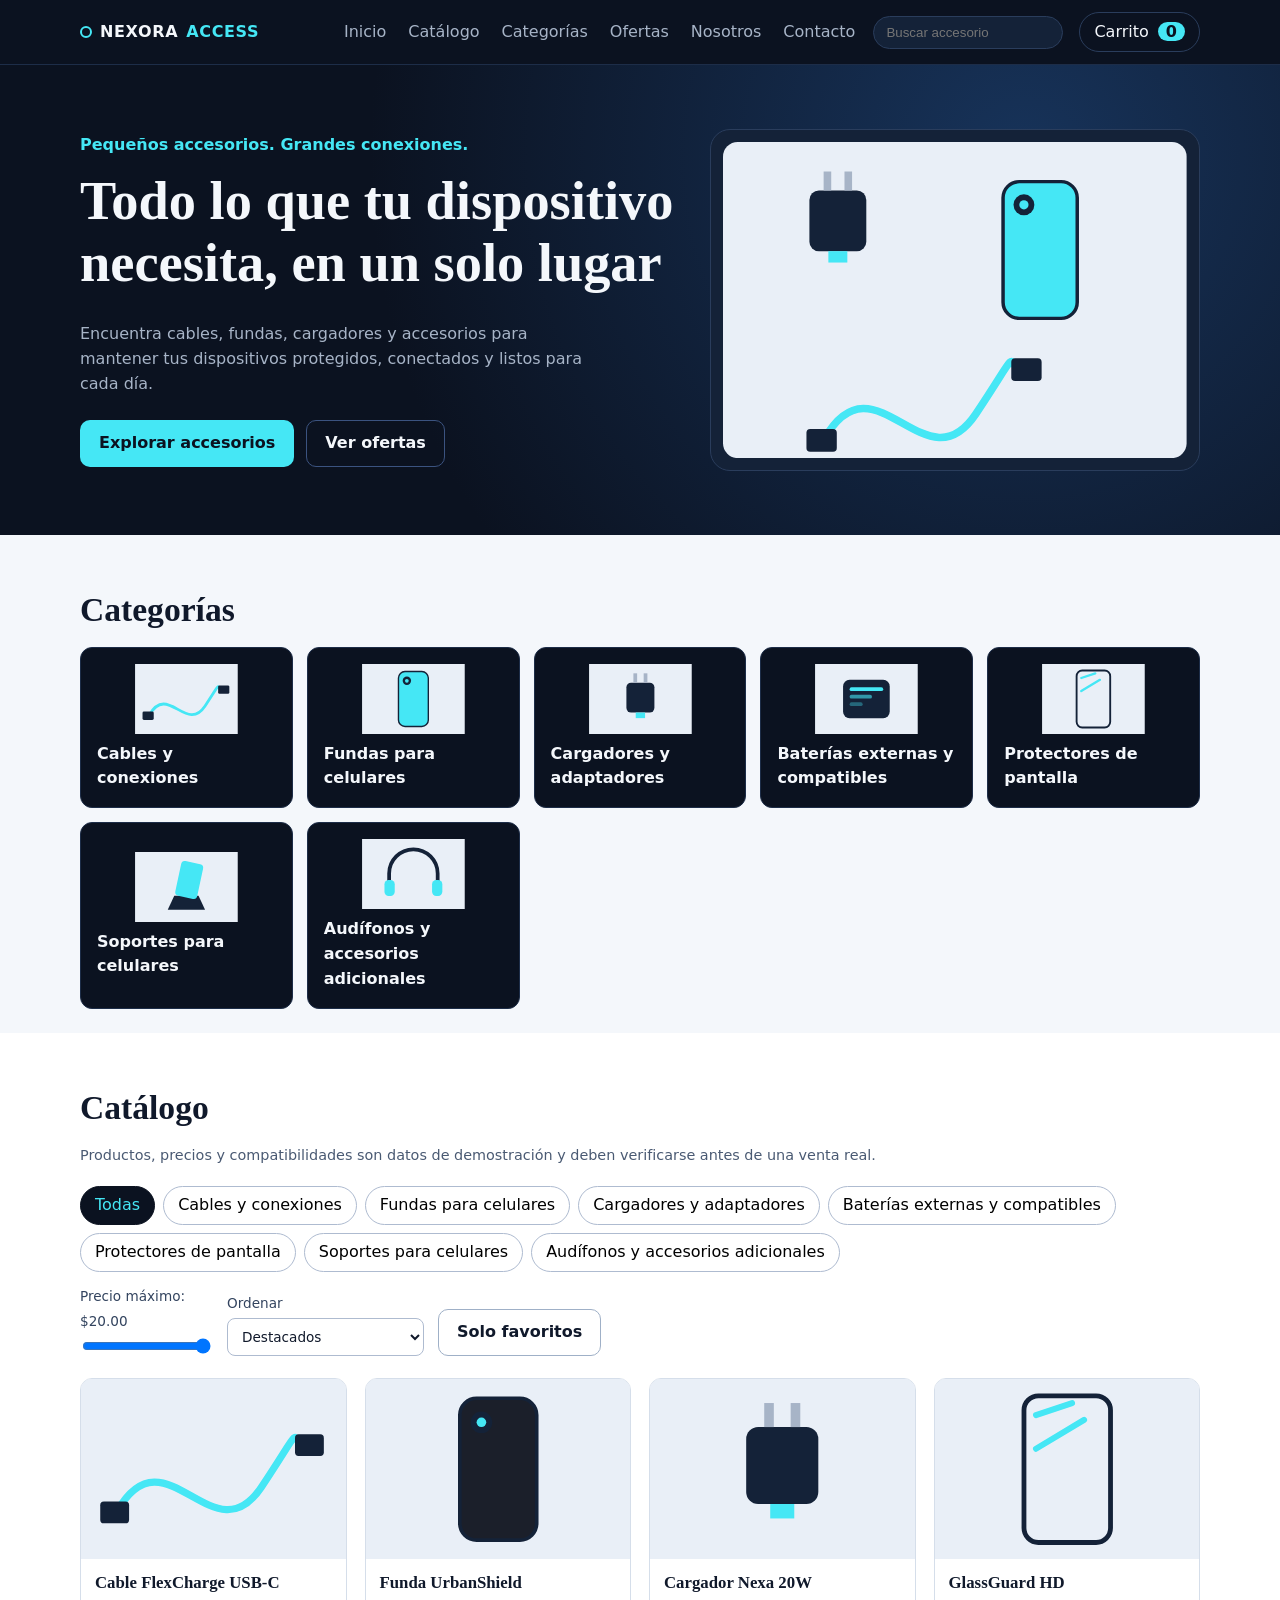
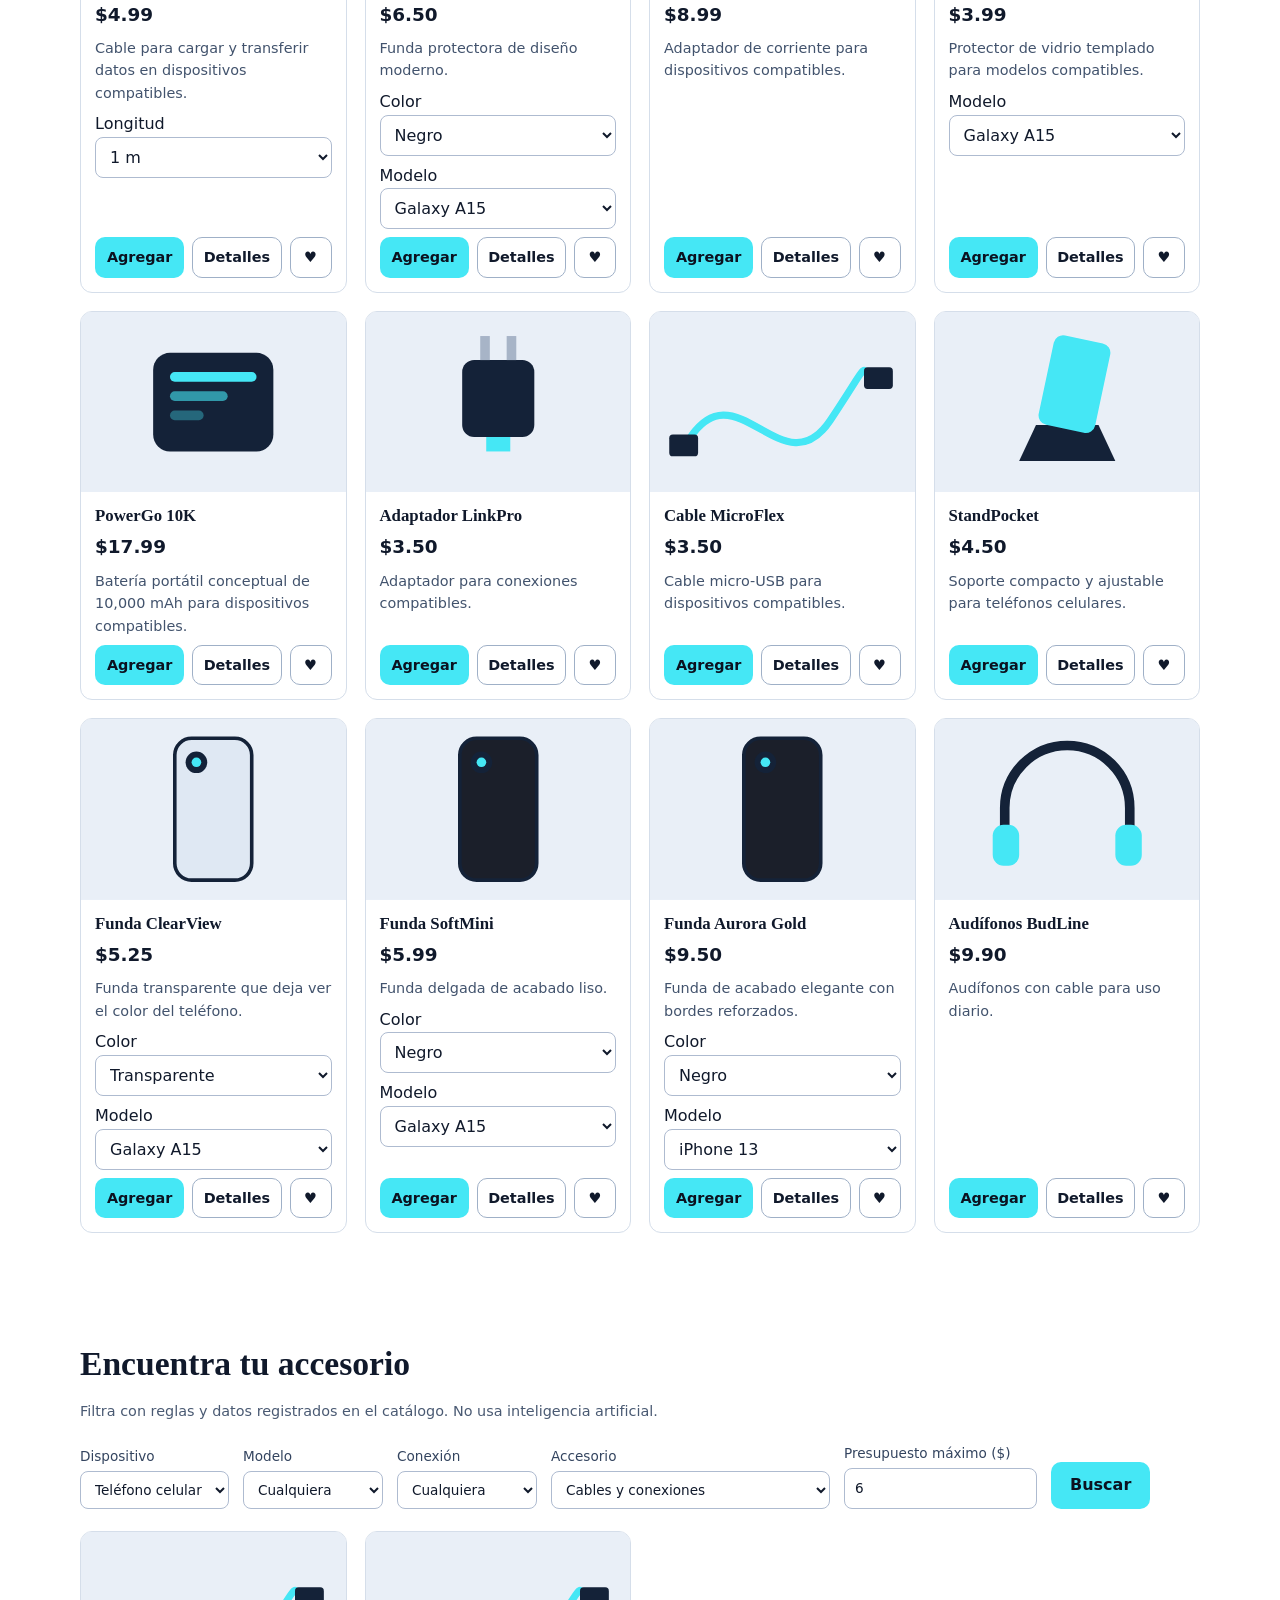
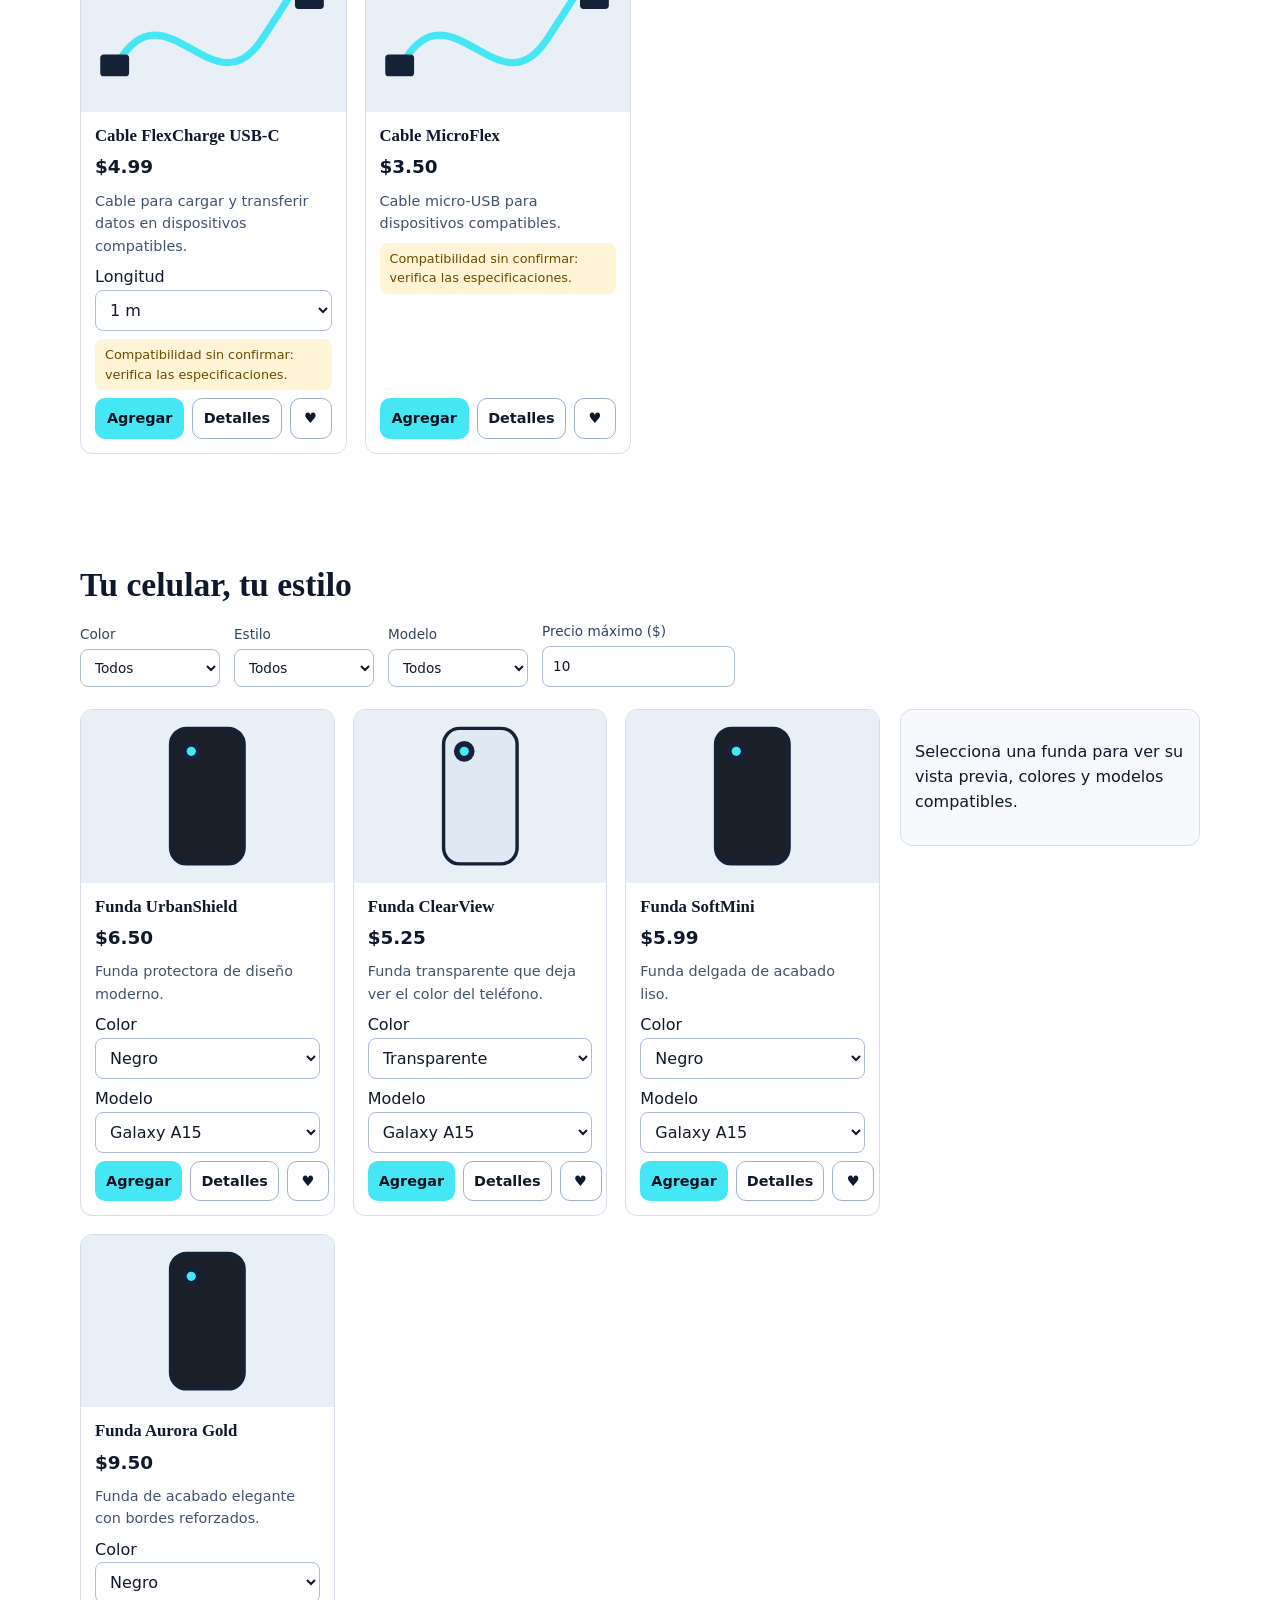
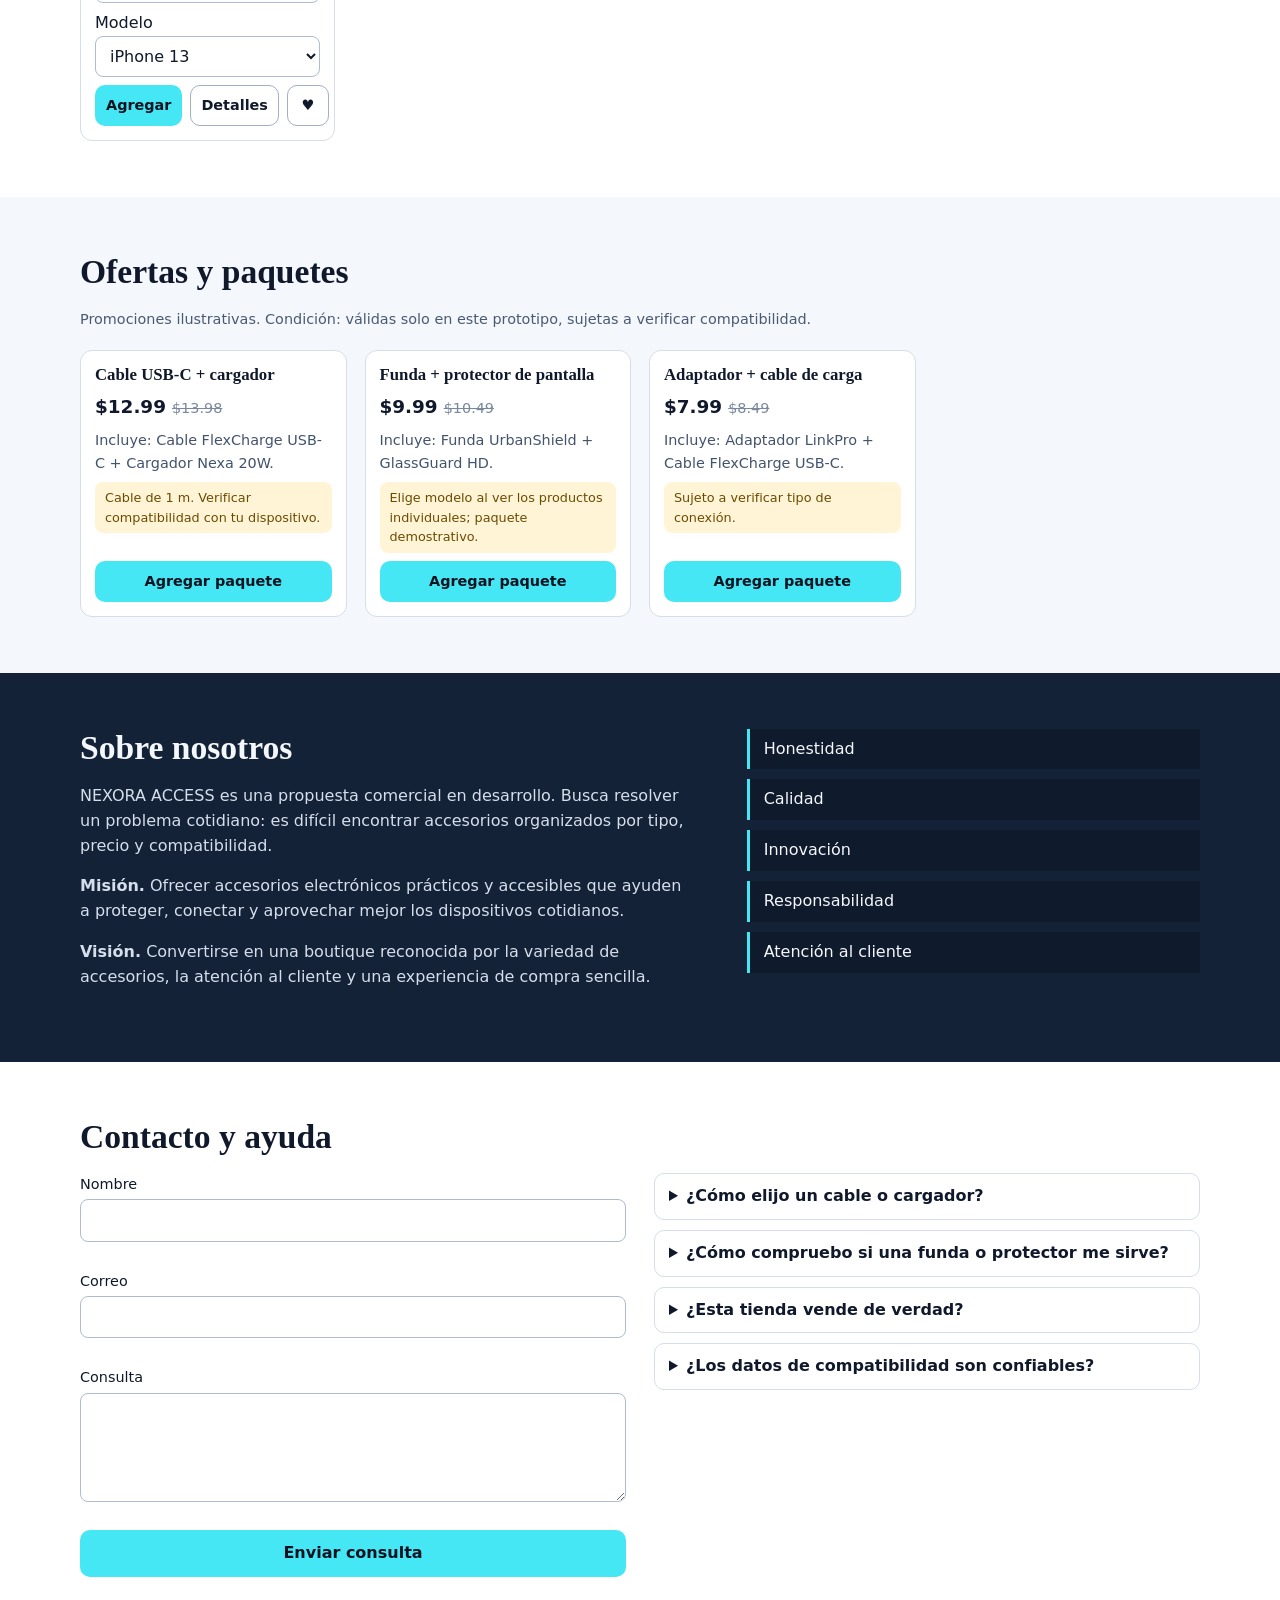
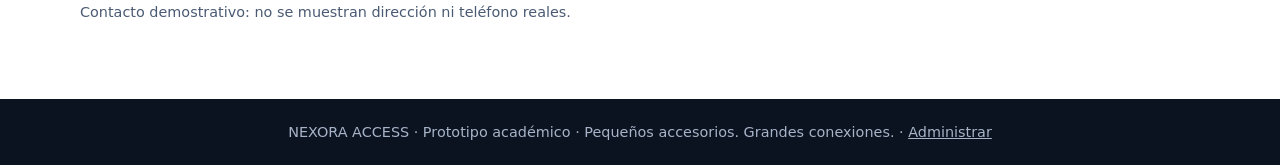
==== index.html @ 87620f1b "Primer commit de NEXORA" ====
<!DOCTYPE html>
<html lang="es">
<head>
<meta charset="UTF-8">
<meta name="viewport" content="width=device-width, initial-scale=1">
<title>NEXORA ACCESS | Pequeños accesorios. Grandes conexiones.</title>
<meta name="description" content="Prototipo de boutique de accesorios electrónicos: cables, fundas, cargadores, baterías y más.">
<link rel="stylesheet" href="css/styles.css">
</head>
<body>
<a class="skip" href="#catalogo">Saltar al catálogo</a>

<header class="top">
  <div class="wrap bar">
    <a class="logo" href="#inicio" aria-label="NEXORA ACCESS, inicio"><span class="dot"></span>NEXORA <b>ACCESS</b></a>
    <button class="icon menu-btn" id="menuBtn" aria-expanded="false" aria-controls="nav" aria-label="Abrir menú">☰</button>
    <nav id="nav" aria-label="Principal">
      <a href="#inicio">Inicio</a><a href="#catalogo">Catálogo</a><a href="#categorias">Categorías</a>
      <a href="#ofertas">Ofertas</a><a href="#nosotros">Nosotros</a><a href="#contacto">Contacto</a>
    </nav>
    <input type="search" id="q" placeholder="Buscar accesorio" aria-label="Buscar por nombre">
    <button class="cart-btn" id="cartBtn" aria-label="Abrir carrito">Carrito <span id="cartCount">0</span></button>
  </div>
</header>

<main>
<section class="hero" id="inicio">
  <div class="wrap hero-grid">
    <div>
      <p class="tag">Pequeños accesorios. Grandes conexiones.</p>
      <h1>Todo lo que tu dispositivo necesita, en un solo lugar</h1>
      <p class="lead">Encuentra cables, fundas, cargadores y accesorios para mantener tus dispositivos protegidos, conectados y listos para cada día.</p>
      <div class="actions"><a class="btn pri" href="#catalogo">Explorar accesorios</a><a class="btn ghost" href="#ofertas">Ver ofertas</a></div>
    </div>
    <div class="hero-art" id="heroArt" aria-hidden="true"></div>
  </div>
</section>

<section class="wrap sec" id="categorias">
  <h2>Categorías</h2>
  <div class="cats" id="cats"></div>
</section>

<section class="light">
<div class="wrap sec" id="catalogo">
  <h2>Catálogo</h2>
  <p class="note">Productos, precios y compatibilidades son datos de demostración y deben verificarse antes de una venta real.</p>
  <div class="filters">
    <div class="chips" id="chips" role="group" aria-label="Filtrar por categoría"></div>
    <label>Precio máximo: <output id="maxOut">$20.00</output>
      <input type="range" id="max" min="1" max="20" step="0.5" value="20"></label>
    <label>Ordenar
      <select id="sort"><option value="">Destacados</option><option value="asc">Precio: menor a mayor</option><option value="desc">Precio: mayor a menor</option></select></label>
    <button class="btn ghost dark" id="favOnly" aria-pressed="false">Solo favoritos</button>
  </div>
  <div class="grid" id="grid" aria-live="polite"></div>
</div>

<div class="wrap sec" id="encuentra">
  <h2>Encuentra tu accesorio</h2>
  <p class="note">Filtra con reglas y datos registrados en el catálogo. No usa inteligencia artificial.</p>
  <form class="finder" id="finder">
    <label>Dispositivo<select name="dev"><option>Teléfono celular</option></select></label>
    <label>Modelo<select name="model" id="fModel"><option value="">Cualquiera</option></select></label>
    <label>Conexión<select name="conn"><option value="">Cualquiera</option><option>USB-C</option><option>Micro-USB</option></select></label>
    <label>Accesorio<select name="acc" id="fAcc"></select></label>
    <label>Presupuesto máximo ($)<input type="number" name="budget" min="1" step="0.5" value="6"></label>
    <button class="btn pri" type="submit">Buscar</button>
  </form>
  <div class="grid" id="fResult" aria-live="polite"></div>
</div>

<div class="wrap sec" id="estilo">
  <h2>Tu celular, tu estilo</h2>
  <form class="finder" id="styler">
    <label>Color<select name="color" id="sColor"><option value="">Todos</option></select></label>
    <label>Estilo<select name="style"><option value="">Todos</option><option>minimalista</option><option>elegante</option><option>transparente</option><option>juvenil</option></select></label>
    <label>Modelo<select name="model" id="sModel"><option value="">Todos</option></select></label>
    <label>Precio máximo ($)<input type="number" name="max" min="1" step="0.5" value="10"></label>
  </form>
  <div class="style-grid">
    <div class="grid" id="sGrid" aria-live="polite"></div>
    <aside class="preview" id="preview" aria-live="polite"></aside>
  </div>
</div>
</section>

<section class="wrap sec" id="ofertas">
  <h2>Ofertas y paquetes</h2>
  <p class="note">Promociones ilustrativas. Condición: válidas solo en este prototipo, sujetas a verificar compatibilidad.</p>
  <div class="grid" id="bundles"></div>
</section>

<section class="dark-sec" id="nosotros">
  <div class="wrap sec about">
    <div><h2>Sobre nosotros</h2>
      <p>NEXORA ACCESS es una propuesta comercial en desarrollo. Busca resolver un problema cotidiano: es difícil encontrar accesorios organizados por tipo, precio y compatibilidad.</p>
      <p><b>Misión.</b> Ofrecer accesorios electrónicos prácticos y accesibles que ayuden a proteger, conectar y aprovechar mejor los dispositivos cotidianos.</p>
      <p><b>Visión.</b> Convertirse en una boutique reconocida por la variedad de accesorios, la atención al cliente y una experiencia de compra sencilla.</p></div>
    <ul class="values"><li>Honestidad</li><li>Calidad</li><li>Innovación</li><li>Responsabilidad</li><li>Atención al cliente</li></ul>
  </div>
</section>

<section class="light">
<div class="wrap sec" id="contacto">
  <h2>Contacto y ayuda</h2>
  <div class="contact">
    <form id="form" novalidate>
      <label>Nombre<input name="nombre" autocomplete="name"><small class="err" data-for="nombre"></small></label>
      <label>Correo<input name="correo" type="email" autocomplete="email"><small class="err" data-for="correo"></small></label>
      <label>Consulta<textarea name="consulta" rows="4"></textarea><small class="err" data-for="consulta"></small></label>
      <button class="btn pri" type="submit">Enviar consulta</button>
      <p class="ok" id="formOk" role="status"></p>
      <p class="note">Contacto demostrativo: no se muestran dirección ni teléfono reales.</p>
    </form>
    <div class="faq">
      <details><summary>¿Cómo elijo un cable o cargador?</summary><p>Revisa el tipo de conector de tu dispositivo (USB-C, Micro-USB) y la potencia que indica su fabricante. Un cargador de mayor potencia suele ser seguro si el dispositivo regula lo que recibe, pero confirma en el manual.</p></details>
      <details><summary>¿Cómo compruebo si una funda o protector me sirve?</summary><p>Busca el modelo exacto en la parte trasera o en Ajustes. Compara su nombre con la lista de modelos del producto antes de comprar.</p></details>
      <details><summary>¿Esta tienda vende de verdad?</summary><p>No. Es un prototipo académico: no procesa pagos ni envía pedidos.</p></details>
      <details><summary>¿Los datos de compatibilidad son confiables?</summary><p>Son de demostración. En un negocio real se validarían con la ficha del proveedor.</p></details>
    </div>
  </div>
</div>
</section>
</main>

<footer><div class="wrap">NEXORA ACCESS · Prototipo académico · Pequeños accesorios. Grandes conexiones. · <a href="admin.html">Administrar</a></div></footer>

<div class="scrim" id="scrim" hidden></div>
<aside class="drawer" id="drawer" aria-label="Carrito de compras" aria-hidden="true">
  <div class="drawer-head"><h2>Tu carrito</h2><button class="icon" data-act="close-cart" aria-label="Cerrar carrito">✕</button></div>
  <div id="cartItems"></div>
  <div class="drawer-foot">
    <p class="total">Total <b id="cartTotal">$0.00</b></p>
    <button class="btn pri" data-act="summary" id="toSummary">Continuar al resumen</button>
    <button class="btn ghost dark" data-act="clear">Vaciar carrito</button>
  </div>
</aside>

<dialog id="dlg"><div id="dlgBody"></div><form method="dialog"><button class="btn ghost dark">Cerrar</button></form></dialog>
<div class="toast" id="toast" role="status"></div>
<script src="js/data.js"></script>
<script src="js/app.js"></script>
</body>
</html>
---- css/styles.css ----
:root{--night:#0B1220;--tech:#142238;--cyan:#45E7F5;--white:#F4F7FB;--gray:#A7B4C7;--ok:#65E6A5;--ink:#10192b;--line:#d5deea;--r:12px}
*{box-sizing:border-box}
html{scroll-behavior:smooth;scroll-padding-top:76px}
body{margin:0;font:16px/1.55 "Trebuchet MS","Segoe UI",system-ui,sans-serif;background:var(--white);color:var(--ink)}
h1,h2,h3{font-family:Georgia,"Times New Roman",serif;line-height:1.15;margin:0 0 .5em}
h2{font-size:clamp(1.6rem,3vw,2.1rem)}
a{color:inherit}
:focus-visible{outline:3px solid var(--cyan);outline-offset:2px}
.wrap{width:min(1120px,92%);margin:auto}
.skip{position:absolute;left:-999px}.skip:focus{left:8px;top:8px;background:#fff;padding:8px;z-index:99}
.sec{padding:56px 0}
.note{color:#4a5a73;font-size:.9rem;margin:0 0 20px}

/*--------*/
.top{position:sticky;top:0;z-index:20;background:var(--night);color:var(--white);border-bottom:1px solid #1d2d48}
.bar{display:flex;align-items:center;gap:16px;min-height:64px;flex-wrap:wrap}
.logo{text-decoration:none;font-weight:700;letter-spacing:.04em;display:flex;align-items:center;gap:8px}
.logo b{color:var(--cyan)}.dot{width:12px;height:12px;border:2px solid var(--cyan);border-radius:50%}
nav{display:flex;gap:18px;margin-left:auto}
nav a{text-decoration:none;color:var(--gray);padding:6px 2px}nav a:hover{color:var(--cyan)}
#q{padding:8px 12px;border-radius:999px;border:1px solid #2a3d5c;background:var(--tech);color:var(--white);width:190px}
.cart-btn,.icon{background:transparent;border:1px solid #2a3d5c;color:var(--white);border-radius:999px;padding:7px 14px;cursor:pointer;font:inherit}
.cart-btn span{background:var(--cyan);color:var(--night);border-radius:999px;padding:0 8px;margin-left:4px;font-weight:700}
.menu-btn{display:none}

/*--------*/
.hero{background:radial-gradient(circle at 80% 20%,#17335a,var(--night) 60%);color:var(--white)}
.hero-grid{display:grid;grid-template-columns:1.1fr .9fr;gap:32px;align-items:center;padding:64px 0}
.tag{color:var(--cyan);font-weight:700;margin:0 0 12px}
h1{font-size:clamp(2rem,5vw,3.4rem)}
.lead{color:var(--gray);max-width:52ch}
.actions{display:flex;gap:12px;flex-wrap:wrap;margin-top:24px}
.btn{display:inline-block;border:1px solid transparent;border-radius:10px;padding:10px 18px;font:inherit;font-weight:700;cursor:pointer;text-decoration:none}
.pri{background:var(--cyan);color:var(--night)}.pri:hover{background:#7cf0fa}
.btn.ghost{background:transparent;color:var(--white);border-color:#3b5380}
.btn.ghost.dark{color:var(--ink);border-color:#9fb0c7}
.btn[aria-pressed=true]{background:var(--tech);color:var(--cyan)}
.hero-art{background:var(--tech);border:1px solid #2a3d5c;border-radius:20px;padding:12px}
.hero-art svg{width:100%;height:auto;display:block}

/*--------*/
.cats{display:grid;grid-template-columns:repeat(auto-fill,minmax(210px,1fr));gap:14px}
.cat{background:var(--night);color:var(--white);border:1px solid #1d2d48;border-radius:var(--r);padding:16px;text-align:left;cursor:pointer;font:inherit}
.cat:hover{border-color:var(--cyan)}.cat svg{width:100%;height:70px;display:block;margin-bottom:8px;border-radius:8px}
.cat span{display:block;font-weight:700}
.sec:has(.cats){padding-bottom:24px}
#categorias{background:var(--white)}

/*--------*/
.light{background:#fff}
.filters,.finder{display:flex;flex-wrap:wrap;gap:14px;align-items:end;margin-bottom:22px}
.filters label,.finder label{display:flex;flex-direction:column;font-size:.85rem;gap:4px;color:#33445f}
select,input[type=number],input:not([type=range],[type=search]),textarea{padding:9px 10px;border:1px solid #aebbd0;border-radius:8px;font:inherit;background:#fff;color:var(--ink);min-width:140px}
.chips{display:flex;flex-wrap:wrap;gap:8px;width:100%}
.chip{border:1px solid #aebbd0;background:#fff;border-radius:999px;padding:6px 14px;cursor:pointer;font:inherit}
.chip[aria-pressed=true]{background:var(--night);color:var(--cyan);border-color:var(--night)}

/*--------*/
.grid{display:grid;grid-template-columns:repeat(auto-fill,minmax(230px,1fr));gap:18px}
.card{border:1px solid var(--line);border-radius:var(--r);background:#fff;display:flex;flex-direction:column;overflow:hidden}
.card.sel{border-color:var(--cyan);box-shadow:0 0 0 2px var(--cyan)}
.card svg{width:100%;height:auto;display:block;background:#e9eff7}
.card .body{padding:14px;display:flex;flex-direction:column;gap:8px;flex:1}
.card h3{font-size:1.05rem;margin:0}
.price{font-weight:700;font-size:1.15rem}.price s{color:#7a889e;font-weight:400;font-size:.9rem;margin-left:6px}
.card p{margin:0;font-size:.9rem;color:#42536d}
.card select{min-width:0;width:100%}
.warn{background:#fff5d6;color:#6b4b00;border-radius:8px;padding:6px 10px;font-size:.8rem}
.row{display:flex;gap:8px;margin-top:auto}
.row .btn{padding:8px 10px;font-size:.9rem;flex:1}
.row .btn.ghost{color:var(--ink);border-color:#9fb0c7}
.fav{flex:0 0 42px!important}.fav[aria-pressed=true]{background:var(--night);color:var(--cyan)}
.empty{grid-column:1/-1;border:2px dashed var(--line);border-radius:var(--r);padding:28px;text-align:center;color:#4a5a73}

/*--------*/
.style-grid{display:grid;grid-template-columns:1fr 300px;gap:20px;align-items:start}
.preview{position:sticky;top:84px;border:1px solid var(--line);border-radius:var(--r);padding:14px;background:#f7f9fc}
.swatches{display:flex;gap:8px;margin:10px 0}
.sw{width:30px;height:30px;border-radius:50%;border:2px solid #fff;box-shadow:0 0 0 1px #8795ab;cursor:pointer}
.sw[aria-pressed=true]{box-shadow:0 0 0 3px var(--cyan)}

/*--------*/
.dark-sec{background:var(--tech);color:var(--white)}
.about{display:grid;grid-template-columns:1.4fr 1fr;gap:32px;align-items:start}
.about p{color:#d4deec;max-width:60ch}
.values{list-style:none;margin:0;padding:0;display:grid;gap:10px}
.values li{border-left:3px solid var(--cyan);padding:8px 14px;background:#0f1a2d}

/*--------*/
.contact{display:grid;grid-template-columns:1fr 1fr;gap:28px}
.contact form{display:flex;flex-direction:column;gap:12px}
.contact label{display:flex;flex-direction:column;gap:4px;font-size:.9rem}
.err{color:#b3261e;min-height:1em}.ok{color:#0b7a46;font-weight:700;margin:0}
details{border:1px solid var(--line);border-radius:10px;padding:10px 14px;margin-bottom:10px}
summary{cursor:pointer;font-weight:700}
footer{background:var(--night);color:var(--gray);padding:22px 0;text-align:center;font-size:.9rem}

/*--------*/
.scrim{position:fixed;inset:0;background:#0008;z-index:30}
.drawer{position:fixed;top:0;right:0;height:100%;width:min(400px,100%);background:#fff;z-index:40;display:flex;flex-direction:column;transform:translateX(105%);transition:transform .25s}
.drawer.open{transform:none}
.drawer-head{display:flex;justify-content:space-between;align-items:center;padding:14px 18px;background:var(--night);color:var(--white)}
.drawer-head h2{margin:0;font-size:1.2rem}
#cartItems{flex:1;overflow:auto;padding:14px 18px}
.line{display:grid;grid-template-columns:1fr auto;gap:4px 10px;padding:10px 0;border-bottom:1px solid var(--line);font-size:.92rem}
.line small{color:#5a6b85;grid-column:1/-1}
.qty{display:flex;align-items:center;gap:6px}
.qty button{width:28px;height:28px;border-radius:6px;border:1px solid #9fb0c7;background:#fff;cursor:pointer}
.link{background:none;border:0;color:#b3261e;cursor:pointer;font:inherit;padding:0;text-decoration:underline}
.drawer-foot{padding:14px 18px;border-top:1px solid var(--line);display:grid;gap:8px}
.total{display:flex;justify-content:space-between;font-size:1.2rem;margin:0}
button:disabled{opacity:.5;cursor:not-allowed}
dialog{border:0;border-radius:16px;padding:22px;max-width:min(520px,92%)}
dialog::backdrop{background:#000a}
dialog table{width:100%;border-collapse:collapse;margin:10px 0}
dialog td,dialog th{padding:6px 4px;border-bottom:1px solid var(--line);text-align:left}
.toast{position:fixed;left:50%;bottom:24px;transform:translate(-50%,40px);background:var(--ok);color:var(--night);font-weight:700;padding:10px 18px;border-radius:999px;opacity:0;pointer-events:none;transition:.25s;z-index:60}
.toast.show{opacity:1;transform:translate(-50%,0)}

/*--------*/
@media(max-width:860px){
  .hero-grid,.about,.contact,.style-grid{grid-template-columns:1fr}
  .menu-btn{display:block;margin-left:auto}
  nav{display:none;flex-direction:column;width:100%;margin:0;padding-bottom:8px}
  nav.open{display:flex}
  #q{flex:1;width:auto}
  .preview{position:static}
}
@media(prefers-reduced-motion:reduce){*{transition:none!important;scroll-behavior:auto!important}}

/*--------*/
.pform{display:grid;grid-template-columns:repeat(auto-fit,minmax(220px,1fr));gap:14px;margin-bottom:32px}
.pform label{display:flex;flex-direction:column;gap:4px;font-size:.9rem}
.pform .wide,.pform .actions,.pform .err{grid-column:1/-1}
.checks{display:flex;flex-wrap:wrap;gap:6px 16px}
label.chk{flex-direction:row;align-items:center;gap:6px}
.tbl{overflow-x:auto}
.tbl table{width:100%;border-collapse:collapse}
.tbl th,.tbl td{padding:8px;border-bottom:1px solid var(--line);text-align:left}
.acts{white-space:nowrap}.acts .link{color:#1b4fd8;margin-right:10px}
.admin .lead{margin:0;color:var(--gray)}
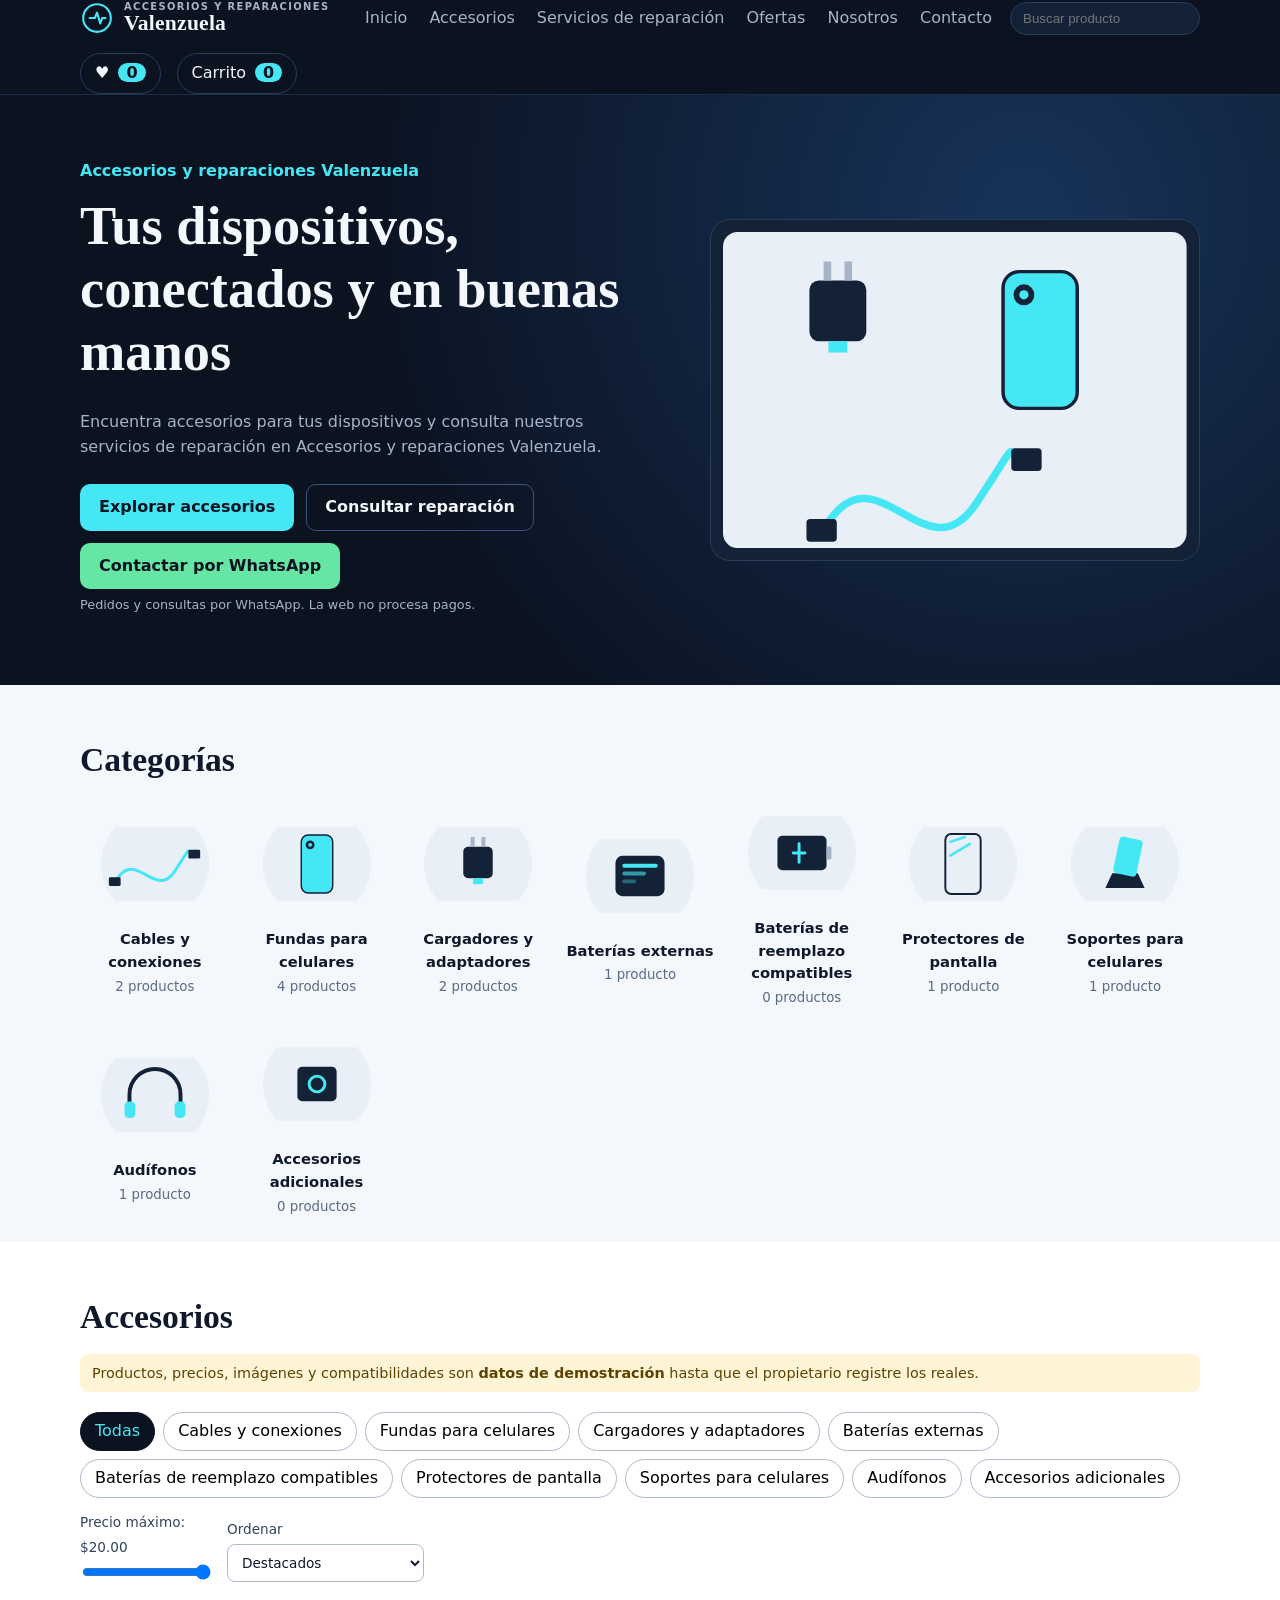
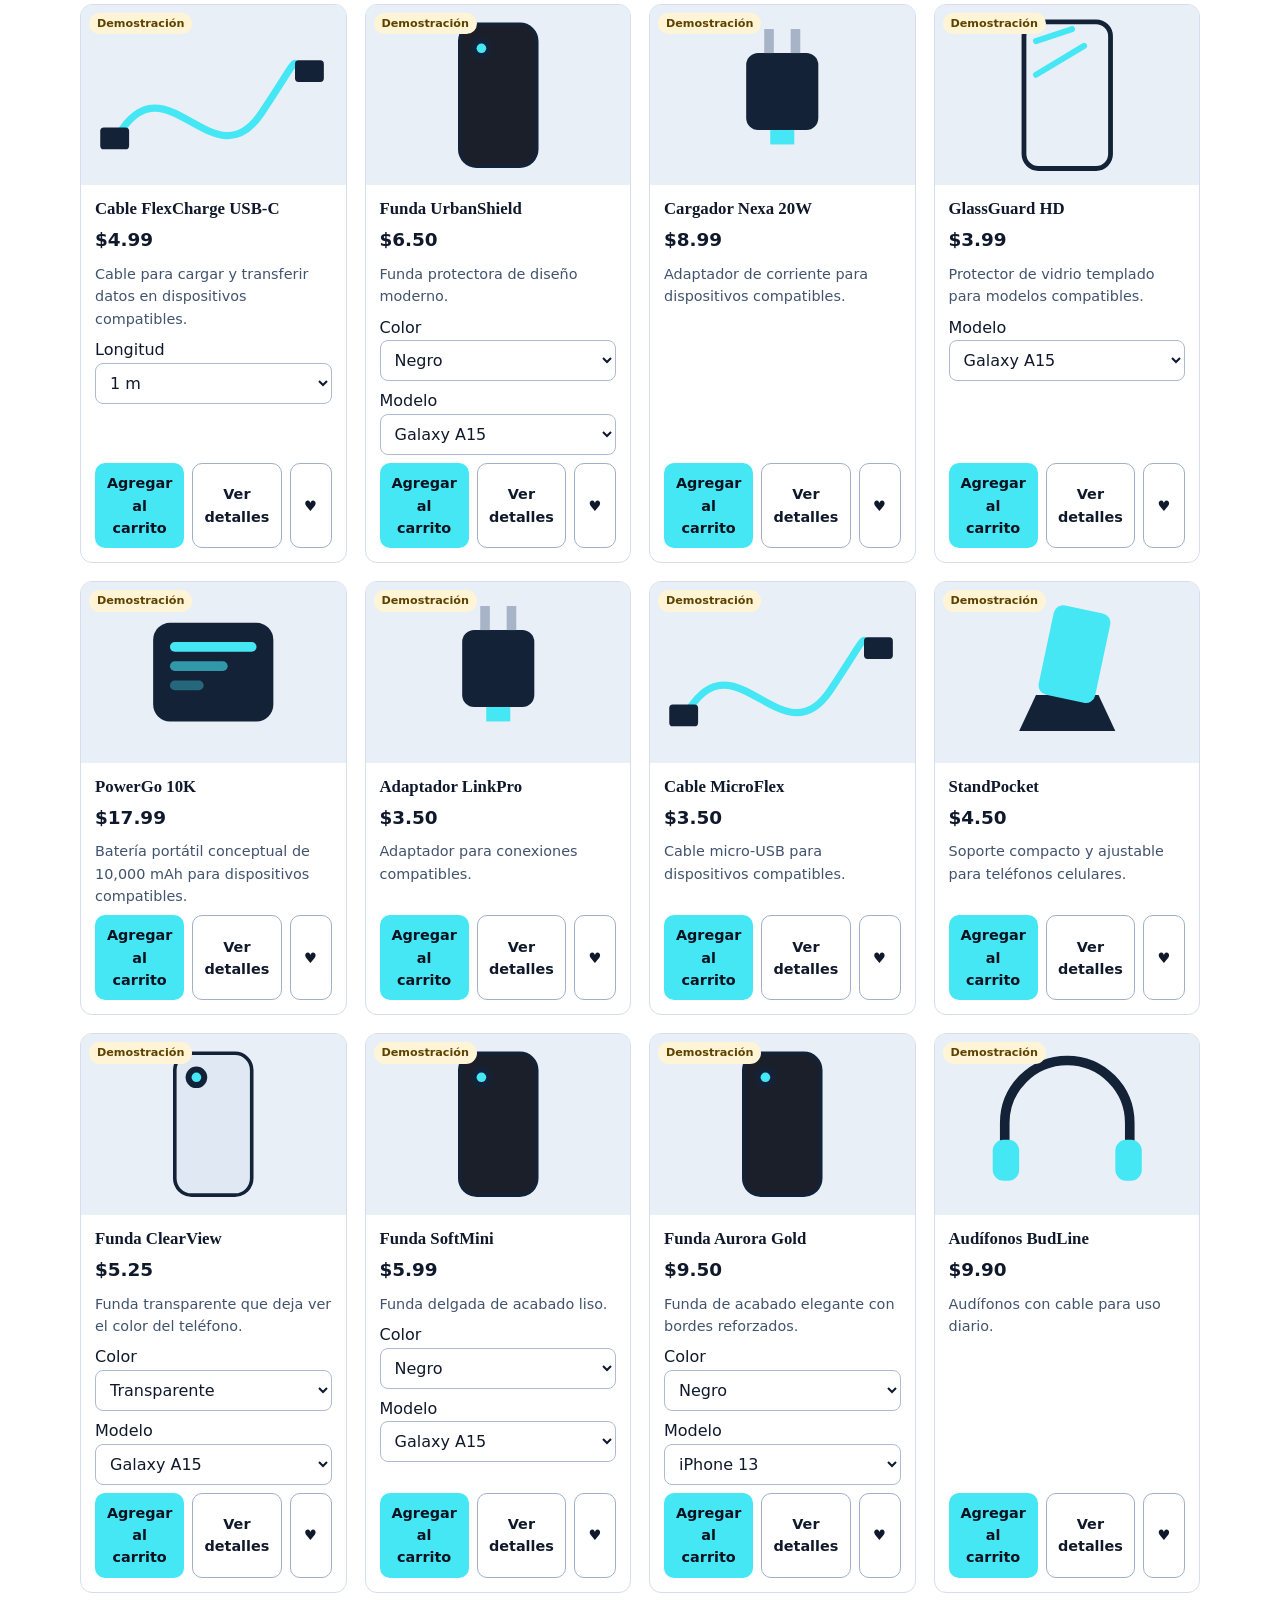
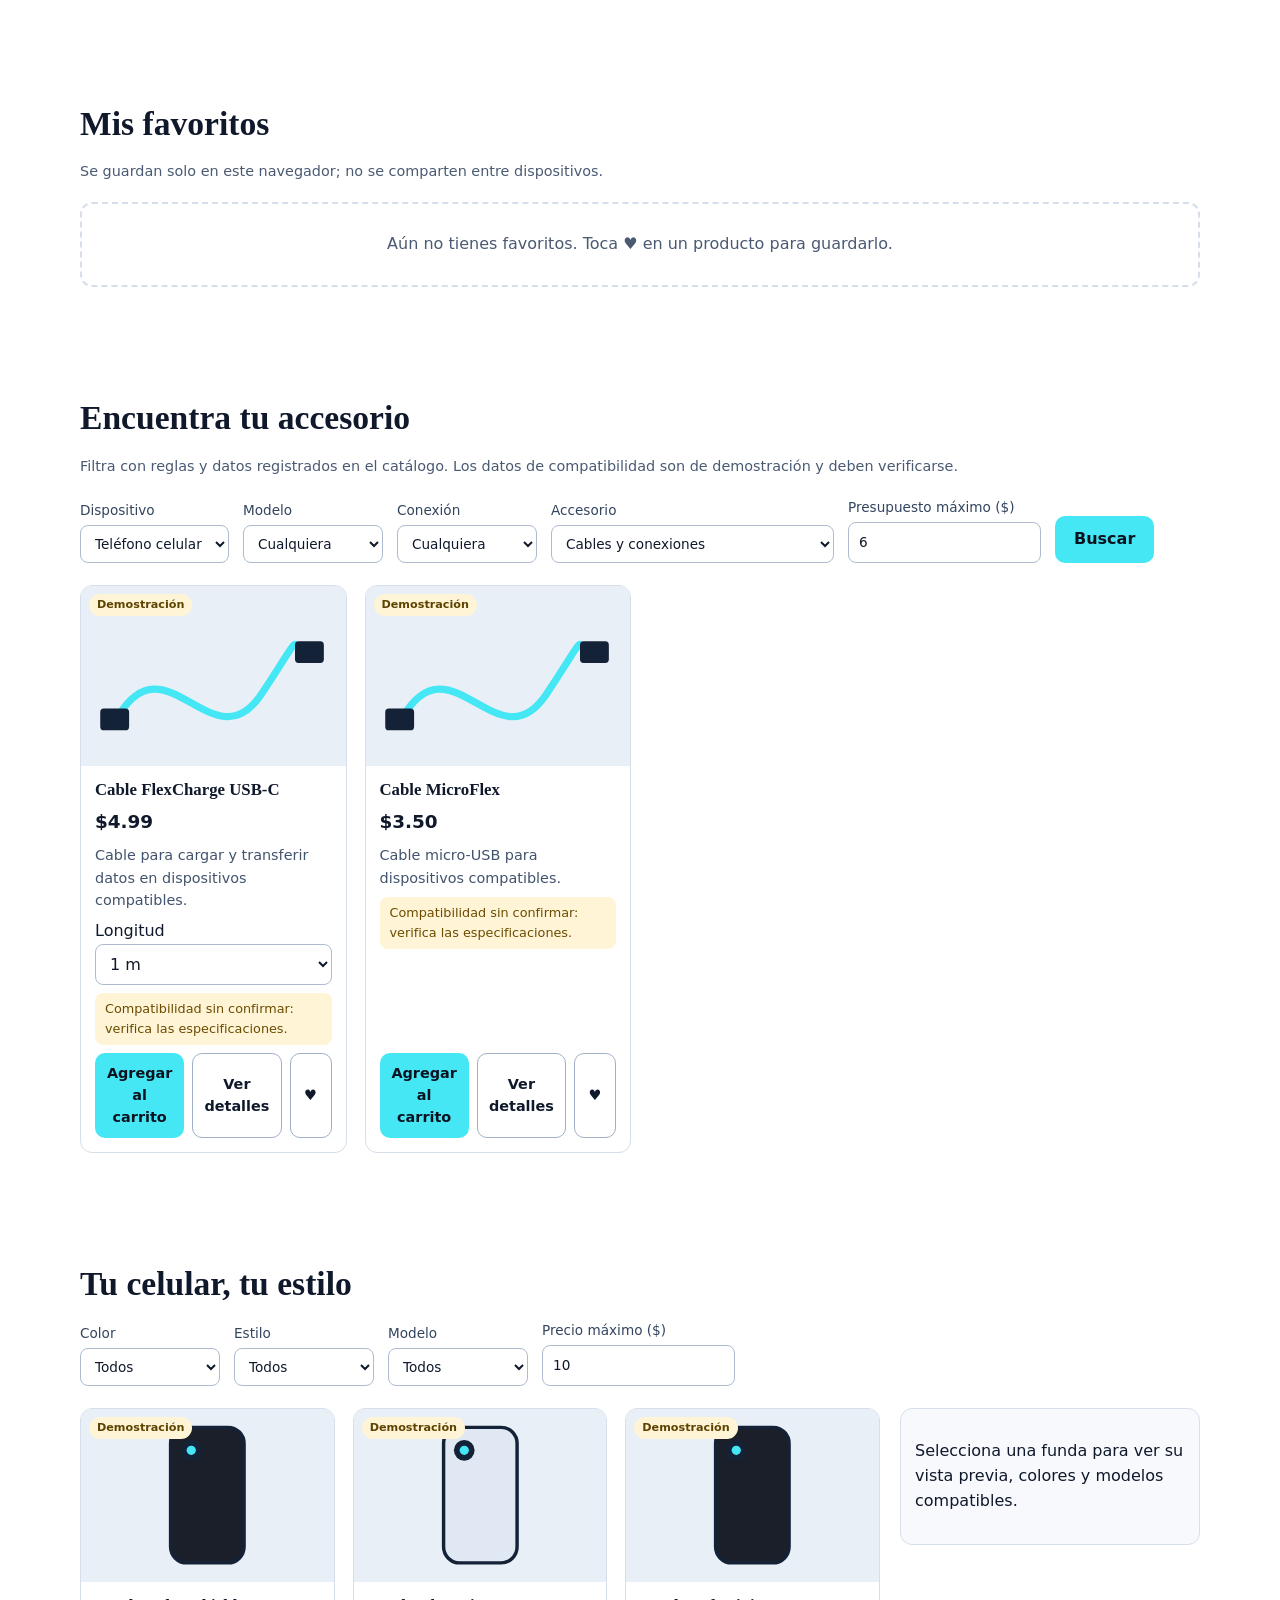
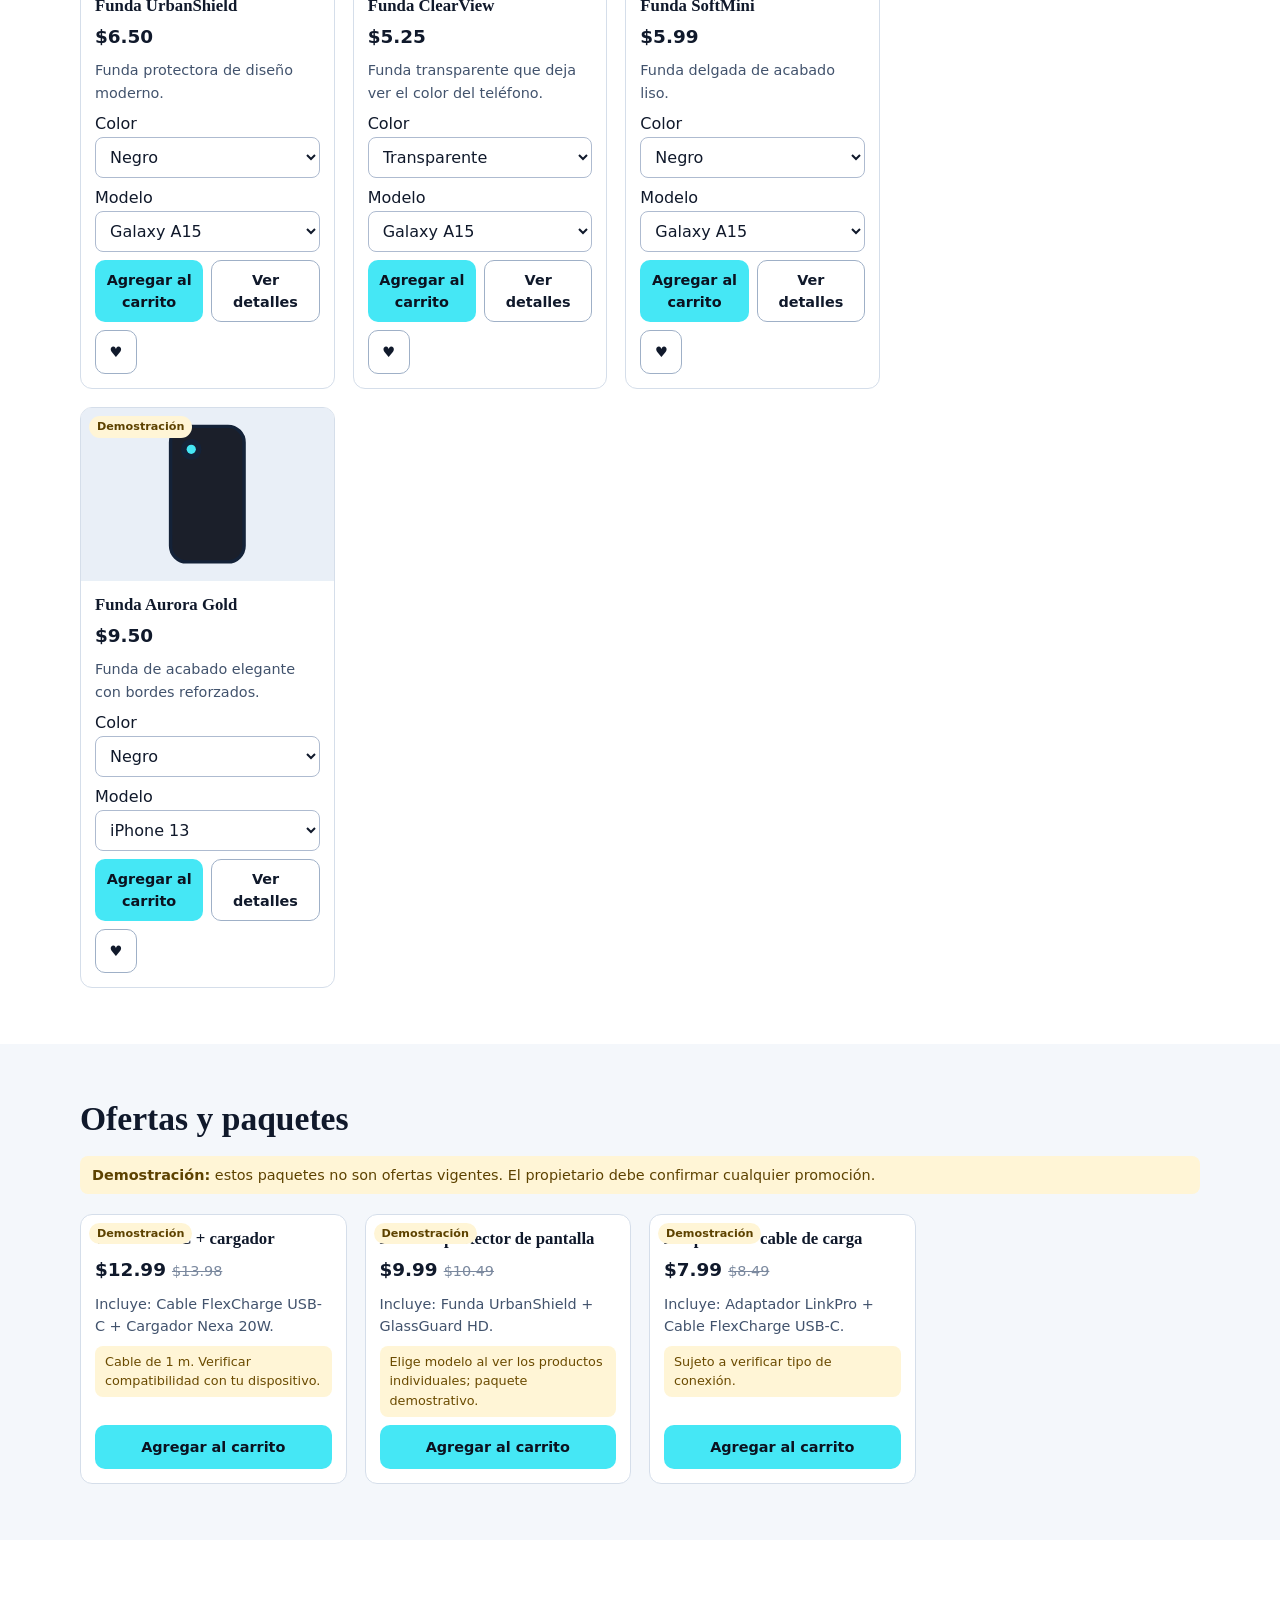
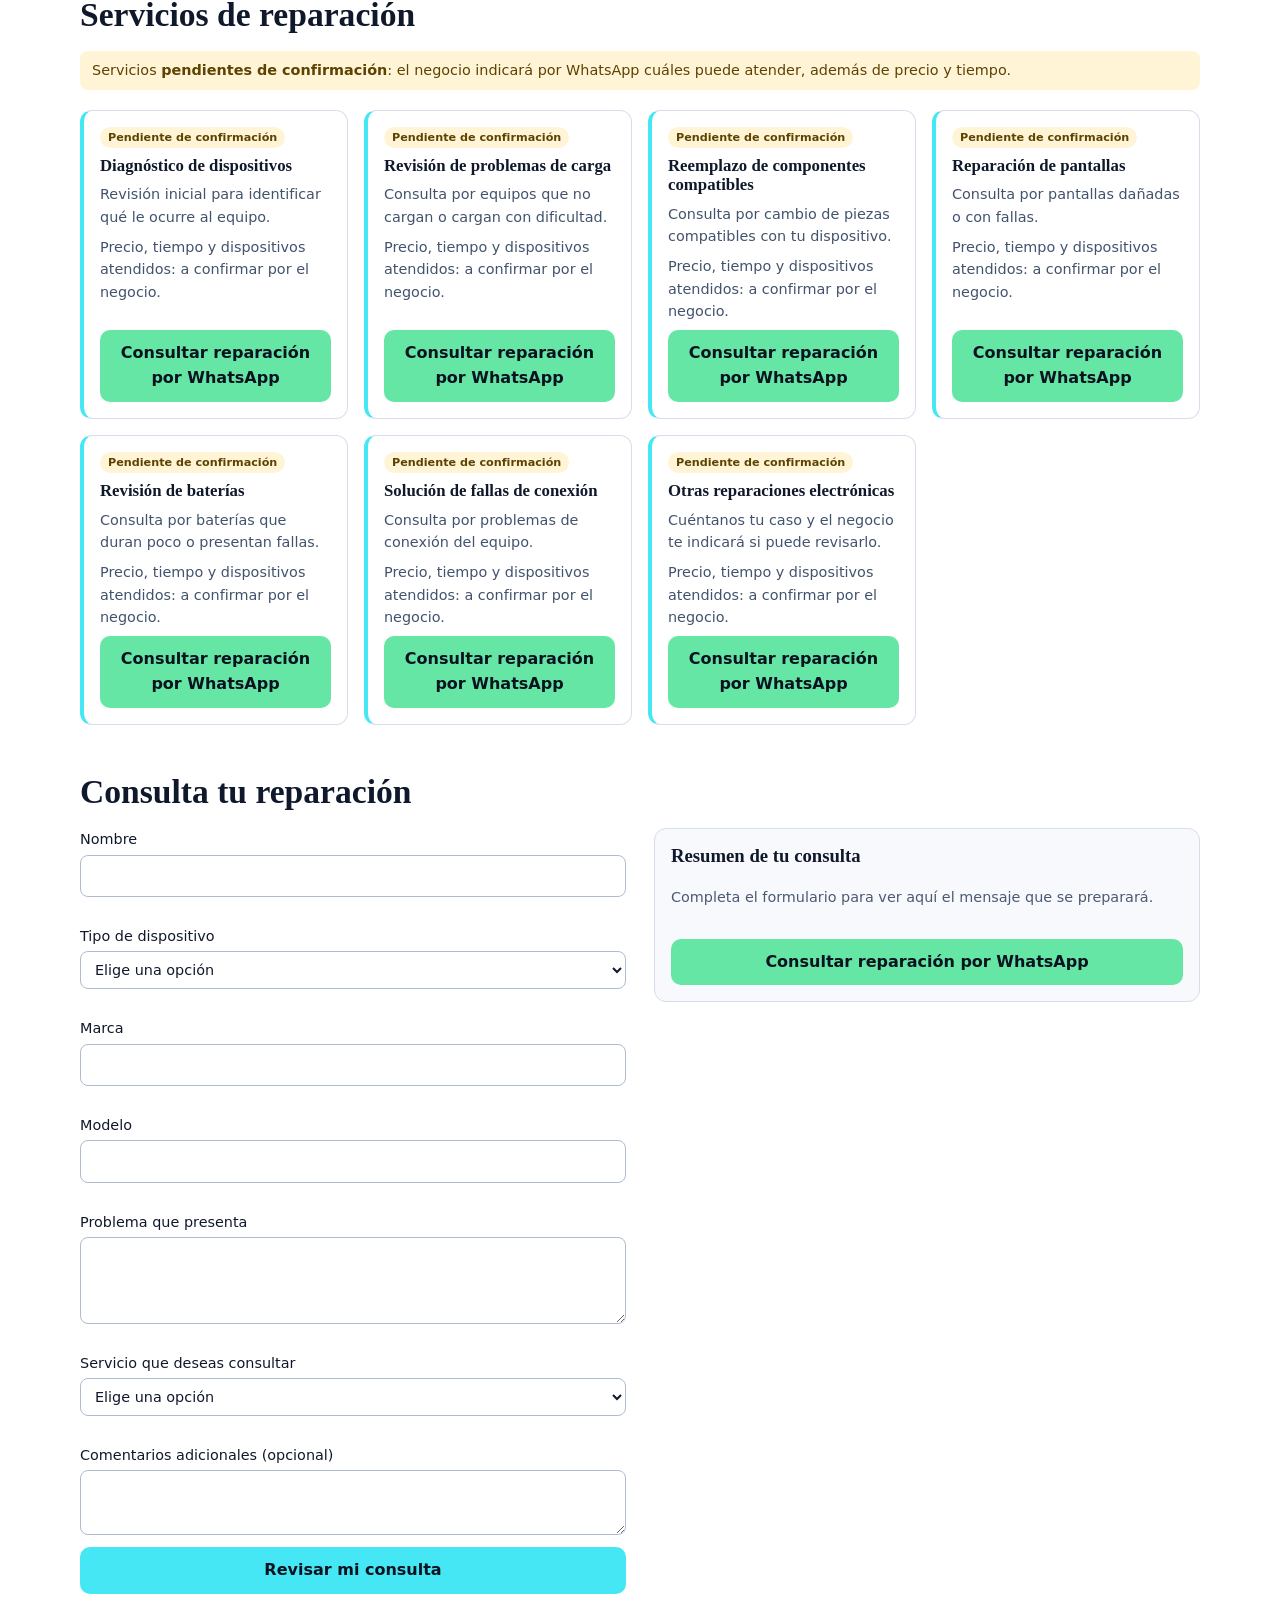
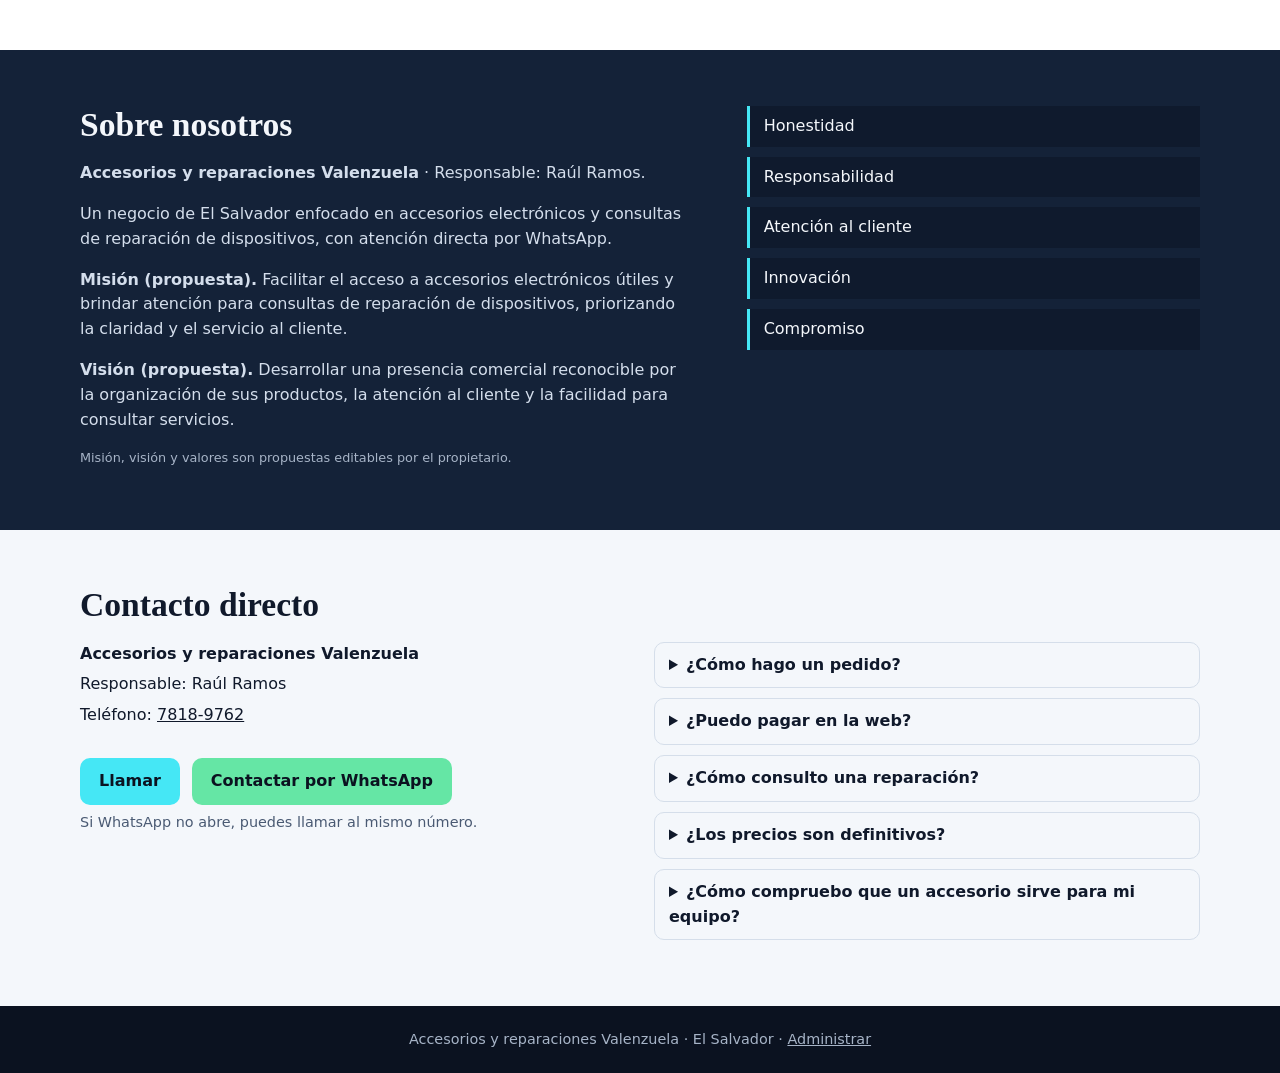
==== commit 83fb66c0: "Actualizacion de Accesorios Valenzuela" ====
--- a/index.html
+++ b/index.html
@@ -3,8 +3,8 @@
 <head>
 <meta charset="UTF-8">
 <meta name="viewport" content="width=device-width, initial-scale=1">
-<title>NEXORA ACCESS | Pequeños accesorios. Grandes conexiones.</title>
-<meta name="description" content="Prototipo de boutique de accesorios electrónicos: cables, fundas, cargadores, baterías y más.">
+<title>Accesorios y reparaciones Valenzuela | El Salvador</title>
+<meta name="description" content="Accesorios para dispositivos y consultas de reparación en Accesorios y reparaciones Valenzuela. Pedidos y consultas por WhatsApp.">
 <link rel="stylesheet" href="css/styles.css">
 </head>
 <body>
@@ -12,13 +12,17 @@
 
 <header class="top">
   <div class="wrap bar">
-    <a class="logo" href="#inicio" aria-label="NEXORA ACCESS, inicio"><span class="dot"></span>NEXORA <b>ACCESS</b></a>
+    <a class="logo" href="#inicio" aria-label="Accesorios y reparaciones Valenzuela, inicio">
+      <svg class="mark" viewBox="0 0 32 32" aria-hidden="true"><circle cx="16" cy="16" r="13" fill="none" stroke="#45E7F5" stroke-width="2"/><path d="M9 16h5l2-5 3 10 2-5h3" fill="none" stroke="#45E7F5" stroke-width="2" stroke-linecap="round" stroke-linejoin="round"/></svg>
+      <span><small>Accesorios y reparaciones</small><b>Valenzuela</b></span>
+    </a>
     <button class="icon menu-btn" id="menuBtn" aria-expanded="false" aria-controls="nav" aria-label="Abrir menú">☰</button>
     <nav id="nav" aria-label="Principal">
-      <a href="#inicio">Inicio</a><a href="#catalogo">Catálogo</a><a href="#categorias">Categorías</a>
+      <a href="#inicio">Inicio</a><a href="#catalogo">Accesorios</a><a href="#reparacion">Servicios de reparación</a>
       <a href="#ofertas">Ofertas</a><a href="#nosotros">Nosotros</a><a href="#contacto">Contacto</a>
     </nav>
-    <input type="search" id="q" placeholder="Buscar accesorio" aria-label="Buscar por nombre">
+    <input type="search" id="q" placeholder="Buscar producto" aria-label="Buscar productos por nombre">
+    <button class="cart-btn" data-act="go-favs" aria-label="Ver favoritos">♥ <span id="favCount">0</span></button>
     <button class="cart-btn" id="cartBtn" aria-label="Abrir carrito">Carrito <span id="cartCount">0</span></button>
   </div>
 </header>
@@ -27,10 +31,15 @@
 <section class="hero" id="inicio">
   <div class="wrap hero-grid">
     <div>
-      <p class="tag">Pequeños accesorios. Grandes conexiones.</p>
-      <h1>Todo lo que tu dispositivo necesita, en un solo lugar</h1>
-      <p class="lead">Encuentra cables, fundas, cargadores y accesorios para mantener tus dispositivos protegidos, conectados y listos para cada día.</p>
-      <div class="actions"><a class="btn pri" href="#catalogo">Explorar accesorios</a><a class="btn ghost" href="#ofertas">Ver ofertas</a></div>
+      <p class="tag">Accesorios y reparaciones Valenzuela</p>
+      <h1>Tus dispositivos, conectados y en buenas manos</h1>
+      <p class="lead">Encuentra accesorios para tus dispositivos y consulta nuestros servicios de reparación en Accesorios y reparaciones Valenzuela.</p>
+      <div class="actions">
+        <a class="btn pri" href="#catalogo">Explorar accesorios</a>
+        <a class="btn ghost" href="#reparacion">Consultar reparación</a>
+        <a class="btn wa" data-wa href="https://wa.me/50378189762" target="_blank" rel="noopener">Contactar por WhatsApp</a>
+      </div>
+      <p class="mini">Pedidos y consultas por WhatsApp. La web no procesa pagos.</p>
     </div>
     <div class="hero-art" id="heroArt" aria-hidden="true"></div>
   </div>
@@ -43,22 +52,27 @@
 
 <section class="light">
 <div class="wrap sec" id="catalogo">
-  <h2>Catálogo</h2>
-  <p class="note">Productos, precios y compatibilidades son datos de demostración y deben verificarse antes de una venta real.</p>
+  <h2>Accesorios</h2>
+  <p class="demo-note">Productos, precios, imágenes y compatibilidades son <b>datos de demostración</b> hasta que el propietario registre los reales.</p>
   <div class="filters">
     <div class="chips" id="chips" role="group" aria-label="Filtrar por categoría"></div>
     <label>Precio máximo: <output id="maxOut">$20.00</output>
       <input type="range" id="max" min="1" max="20" step="0.5" value="20"></label>
     <label>Ordenar
-      <select id="sort"><option value="">Destacados</option><option value="asc">Precio: menor a mayor</option><option value="desc">Precio: mayor a menor</option></select></label>
-    <button class="btn ghost dark" id="favOnly" aria-pressed="false">Solo favoritos</button>
+      <select id="sort"><option value="">Destacados</option><option value="asc">Precio: menor a mayor</option><option value="desc">Precio: mayor a menor</option><option value="name">Nombre: A-Z</option></select></label>
   </div>
   <div class="grid" id="grid" aria-live="polite"></div>
 </div>
 
+<div class="wrap sec" id="favoritos">
+  <h2>Mis favoritos</h2>
+  <p class="note">Se guardan solo en este navegador; no se comparten entre dispositivos.</p>
+  <div class="grid" id="favGrid" aria-live="polite"></div>
+</div>
+
 <div class="wrap sec" id="encuentra">
   <h2>Encuentra tu accesorio</h2>
-  <p class="note">Filtra con reglas y datos registrados en el catálogo. No usa inteligencia artificial.</p>
+  <p class="note">Filtra con reglas y datos registrados en el catálogo. Los datos de compatibilidad son de demostración y deben verificarse.</p>
   <form class="finder" id="finder">
     <label>Dispositivo<select name="dev"><option>Teléfono celular</option></select></label>
     <label>Modelo<select name="model" id="fModel"><option value="">Cualquiera</option></select></label>
@@ -87,52 +101,87 @@
 
 <section class="wrap sec" id="ofertas">
   <h2>Ofertas y paquetes</h2>
-  <p class="note">Promociones ilustrativas. Condición: válidas solo en este prototipo, sujetas a verificar compatibilidad.</p>
+  <p class="demo-note"><b>Demostración:</b> estos paquetes no son ofertas vigentes. El propietario debe confirmar cualquier promoción.</p>
   <div class="grid" id="bundles"></div>
+</section>
+
+<section class="light" id="reparacion">
+<div class="wrap sec">
+  <h2>Servicios de reparación</h2>
+  <p class="demo-note">Servicios <b>pendientes de confirmación</b>: el negocio indicará por WhatsApp cuáles puede atender, además de precio y tiempo.</p>
+  <div class="services" id="services"></div>
+
+  <h2 class="sub" id="consulta">Consulta tu reparación</h2>
+  <div class="contact">
+    <form id="rform" novalidate>
+      <label>Nombre<input name="nombre" autocomplete="name"><small class="err" data-for="nombre"></small></label>
+      <label>Tipo de dispositivo<select name="tipo"><option value="">Elige una opción</option><option>Teléfono celular</option><option>Tableta</option><option>Computadora portátil</option><option>Audífonos</option><option>Otro</option></select><small class="err" data-for="tipo"></small></label>
+      <label>Marca<input name="marca"><small class="err" data-for="marca"></small></label>
+      <label>Modelo<input name="modelo"><small class="err" data-for="modelo"></small></label>
+      <label>Problema que presenta<textarea name="problema" rows="3"></textarea><small class="err" data-for="problema"></small></label>
+      <label>Servicio que deseas consultar<select name="servicio" id="rService"><option value="">Elige una opción</option></select><small class="err" data-for="servicio"></small></label>
+      <label>Comentarios adicionales (opcional)<textarea name="comentarios" rows="2"></textarea></label>
+      <button class="btn pri" type="submit">Revisar mi consulta</button>
+    </form>
+    <div class="rpreview" id="rBox" aria-live="polite">
+      <h3>Resumen de tu consulta</h3>
+      <p class="note">Completa el formulario para ver aquí el mensaje que se preparará.</p>
+      <pre id="rPreview" hidden></pre>
+      <button class="btn wa" id="rOpen" type="button" hidden>Consultar reparación por WhatsApp</button>
+      <p class="note" id="rNote" hidden>Se abrirá WhatsApp con el mensaje listo. Debes enviarlo tú y esperar la respuesta del negocio.</p>
+    </div>
+  </div>
+</div>
 </section>
 
 <section class="dark-sec" id="nosotros">
   <div class="wrap sec about">
     <div><h2>Sobre nosotros</h2>
-      <p>NEXORA ACCESS es una propuesta comercial en desarrollo. Busca resolver un problema cotidiano: es difícil encontrar accesorios organizados por tipo, precio y compatibilidad.</p>
-      <p><b>Misión.</b> Ofrecer accesorios electrónicos prácticos y accesibles que ayuden a proteger, conectar y aprovechar mejor los dispositivos cotidianos.</p>
-      <p><b>Visión.</b> Convertirse en una boutique reconocida por la variedad de accesorios, la atención al cliente y una experiencia de compra sencilla.</p></div>
-    <ul class="values"><li>Honestidad</li><li>Calidad</li><li>Innovación</li><li>Responsabilidad</li><li>Atención al cliente</li></ul>
+      <p><b>Accesorios y reparaciones Valenzuela</b> · Responsable: Raúl Ramos.</p>
+      <p>Un negocio de El Salvador enfocado en accesorios electrónicos y consultas de reparación de dispositivos, con atención directa por WhatsApp.</p>
+      <p><b>Misión (propuesta).</b> Facilitar el acceso a accesorios electrónicos útiles y brindar atención para consultas de reparación de dispositivos, priorizando la claridad y el servicio al cliente.</p>
+      <p><b>Visión (propuesta).</b> Desarrollar una presencia comercial reconocible por la organización de sus productos, la atención al cliente y la facilidad para consultar servicios.</p>
+      <p class="mini">Misión, visión y valores son propuestas editables por el propietario.</p></div>
+    <ul class="values"><li>Honestidad</li><li>Responsabilidad</li><li>Atención al cliente</li><li>Innovación</li><li>Compromiso</li></ul>
   </div>
 </section>
 
-<section class="light">
-<div class="wrap sec" id="contacto">
-  <h2>Contacto y ayuda</h2>
+<section class="wrap sec" id="contacto">
+  <h2>Contacto directo</h2>
   <div class="contact">
-    <form id="form" novalidate>
-      <label>Nombre<input name="nombre" autocomplete="name"><small class="err" data-for="nombre"></small></label>
-      <label>Correo<input name="correo" type="email" autocomplete="email"><small class="err" data-for="correo"></small></label>
-      <label>Consulta<textarea name="consulta" rows="4"></textarea><small class="err" data-for="consulta"></small></label>
-      <button class="btn pri" type="submit">Enviar consulta</button>
-      <p class="ok" id="formOk" role="status"></p>
-      <p class="note">Contacto demostrativo: no se muestran dirección ni teléfono reales.</p>
-    </form>
+    <div class="cbox">
+      <p><b>Accesorios y reparaciones Valenzuela</b></p>
+      <p>Responsable: Raúl Ramos</p>
+      <p>Teléfono: <a href="tel:+50378189762">7818-9762</a></p>
+      <div class="actions"><a class="btn pri" href="tel:+50378189762">Llamar</a>
+        <a class="btn wa" data-wa href="https://wa.me/50378189762" target="_blank" rel="noopener">Contactar por WhatsApp</a></div>
+      <p class="note">Si WhatsApp no abre, puedes llamar al mismo número.</p>
+    </div>
     <div class="faq">
-      <details><summary>¿Cómo elijo un cable o cargador?</summary><p>Revisa el tipo de conector de tu dispositivo (USB-C, Micro-USB) y la potencia que indica su fabricante. Un cargador de mayor potencia suele ser seguro si el dispositivo regula lo que recibe, pero confirma en el manual.</p></details>
-      <details><summary>¿Cómo compruebo si una funda o protector me sirve?</summary><p>Busca el modelo exacto en la parte trasera o en Ajustes. Compara su nombre con la lista de modelos del producto antes de comprar.</p></details>
-      <details><summary>¿Esta tienda vende de verdad?</summary><p>No. Es un prototipo académico: no procesa pagos ni envía pedidos.</p></details>
-      <details><summary>¿Los datos de compatibilidad son confiables?</summary><p>Son de demostración. En un negocio real se validarían con la ficha del proveedor.</p></details>
+      <details><summary>¿Cómo hago un pedido?</summary><p>Agrega productos al carrito, pulsa «Hacer pedido por WhatsApp» y envía el mensaje que se abre. El negocio confirmará disponibilidad y precio final.</p></details>
+      <details><summary>¿Puedo pagar en la web?</summary><p>No. La web no procesa pagos ni confirma pedidos; las condiciones se acuerdan directamente con el negocio.</p></details>
+      <details><summary>¿Cómo consulto una reparación?</summary><p>Completa el formulario de «Servicios de reparación» y envía el mensaje por WhatsApp. El negocio responderá si puede revisar tu dispositivo.</p></details>
+      <details><summary>¿Los precios son definitivos?</summary><p>El total del carrito es una estimación sujeta a confirmación del negocio.</p></details>
+      <details><summary>¿Cómo compruebo que un accesorio sirve para mi equipo?</summary><p>Revisa el modelo exacto de tu dispositivo y el tipo de conector, y pide confirmación al negocio antes de comprar.</p></details>
     </div>
   </div>
-</div>
 </section>
 </main>
 
-<footer><div class="wrap">NEXORA ACCESS · Prototipo académico · Pequeños accesorios. Grandes conexiones. · <a href="admin.html">Administrar</a></div></footer>
+<footer><div class="wrap">Accesorios y reparaciones Valenzuela · El Salvador · <a href="admin.html">Administrar</a></div></footer>
 
 <div class="scrim" id="scrim" hidden></div>
 <aside class="drawer" id="drawer" aria-label="Carrito de compras" aria-hidden="true">
-  <div class="drawer-head"><h2>Tu carrito</h2><button class="icon" data-act="close-cart" aria-label="Cerrar carrito">✕</button></div>
+  <div class="drawer-head"><h2>Tu pedido</h2><button class="icon" data-act="close-cart" aria-label="Cerrar carrito">✕</button></div>
   <div id="cartItems"></div>
   <div class="drawer-foot">
-    <p class="total">Total <b id="cartTotal">$0.00</b></p>
-    <button class="btn pri" data-act="summary" id="toSummary">Continuar al resumen</button>
+    <p class="total">Total estimado <b id="cartTotal">$0.00</b></p>
+    <p class="mini">Sujeto a confirmación del negocio. No incluye envío ni otros cargos.</p>
+    <label class="cm">Comentarios para el negocio (opcional)<textarea id="orderNote" rows="2"></textarea></label>
+    <button class="btn wa" data-act="order">Hacer pedido por WhatsApp</button>
+    <p class="err" id="orderMsg" role="alert"></p>
+    <p class="mini">Abrir WhatsApp no envía el pedido: debes enviar el mensaje y esperar la confirmación.</p>
+    <button class="btn ghost dark" data-act="close-cart">Seguir comprando</button>
     <button class="btn ghost dark" data-act="clear">Vaciar carrito</button>
   </div>
 </aside>
--- a/css/styles.css
+++ b/css/styles.css
@@ -139,3 +139,50 @@
 .tbl th,.tbl td{padding:8px;border-bottom:1px solid var(--line);text-align:left}
 .acts{white-space:nowrap}.acts .link{color:#1b4fd8;margin-right:10px}
 .admin .lead{margin:0;color:var(--gray)}
+
+/*--------*/
+.logo{gap:10px}.mark{width:34px;height:34px}
+.logo span{display:flex;flex-direction:column;line-height:1.05}
+.logo small{font-size:.62rem;letter-spacing:.14em;text-transform:uppercase;color:var(--gray)}
+.logo b{font-size:1.35rem;color:var(--white);font-family:Georgia,serif;letter-spacing:.01em}
+.btn.wa{background:var(--ok);color:var(--night)}.btn.wa:hover{background:#8ff0bf}
+.hero .btn.ghost{color:var(--white)}
+.mini{font-size:.8rem;color:#5a6b85;margin:6px 0}
+.hero .mini,.dark-sec .mini{color:var(--gray)}
+.demo-note{background:#fff5d6;color:#5d4200;border-radius:8px;padding:8px 12px;font-size:.9rem;margin:0 0 20px}
+.sub{margin-top:48px}
+
+/*--------*/
+.cats{grid-template-columns:repeat(auto-fit,minmax(130px,1fr));gap:18px 12px}
+.cat{background:none;border:0;color:var(--ink);text-align:center;padding:0}
+.cat .circ{display:block;width:112px;height:112px;margin:0 auto 8px;border-radius:50%;overflow:hidden;border:2px solid transparent}
+.cat:hover .circ,.cat:focus-visible .circ{border-color:var(--cyan)}
+.cat .circ svg{width:100%;height:100%;margin:0;border-radius:0}
+.cat .nm{display:block;font-weight:700;font-size:.92rem}.cat small{color:#5a6b85}
+
+/*--------*/
+.card{position:relative}
+.badge{position:absolute;top:8px;left:8px;background:#fff5d6;color:#5d4200;font-size:.7rem;font-weight:700;padding:2px 8px;border-radius:999px;z-index:1}
+.card img{width:100%;aspect-ratio:220/150;object-fit:cover;display:block}
+.stock{font-size:.85rem;color:#0b7a46;font-weight:700}
+.row{flex-wrap:wrap}.row .btn{min-height:44px}
+.services{display:grid;grid-template-columns:repeat(auto-fill,minmax(250px,1fr));gap:16px}
+.svc{border:1px solid var(--line);border-left:4px solid var(--cyan);border-radius:var(--r);padding:16px;display:flex;flex-direction:column;gap:8px}
+.svc h3{margin:0;font-size:1.05rem}.svc p{margin:0;font-size:.9rem;color:#42536d}.svc .btn{margin-top:auto}
+.pend{align-self:flex-start;background:#fff5d6;color:#5d4200;font-size:.7rem;font-weight:700;padding:2px 8px;border-radius:999px}
+.rpreview{border:1px solid var(--line);border-radius:var(--r);padding:16px;background:#f7f9fc;display:flex;flex-direction:column;gap:10px;align-self:start}
+.rpreview pre{white-space:pre-wrap;word-break:break-word;font:inherit;font-size:.9rem;background:#fff;border:1px solid var(--line);border-radius:8px;padding:12px;margin:0}
+.cbox{display:flex;flex-direction:column;gap:6px}.cbox p{margin:0}
+
+/*--------*/
+.line{grid-template-columns:56px 1fr auto;align-items:start}
+.line>div:nth-child(2){display:flex;flex-direction:column}
+.thumb img,.thumb svg{width:56px;height:40px;object-fit:cover;border-radius:6px;display:block}
+.line .qty,.line .link{grid-column:2/-1}
+.line .link{justify-self:start}
+.drawer-foot{max-height:58vh;overflow:auto}
+.cm{display:flex;flex-direction:column;font-size:.85rem;gap:4px}
+.cm textarea{min-width:0;width:100%}
+.drawer .btn{text-align:center;min-height:44px}
+.qty button{width:36px;height:36px}
+@media(max-width:860px){.cart-btn{padding:8px 12px}.bar{gap:10px}}
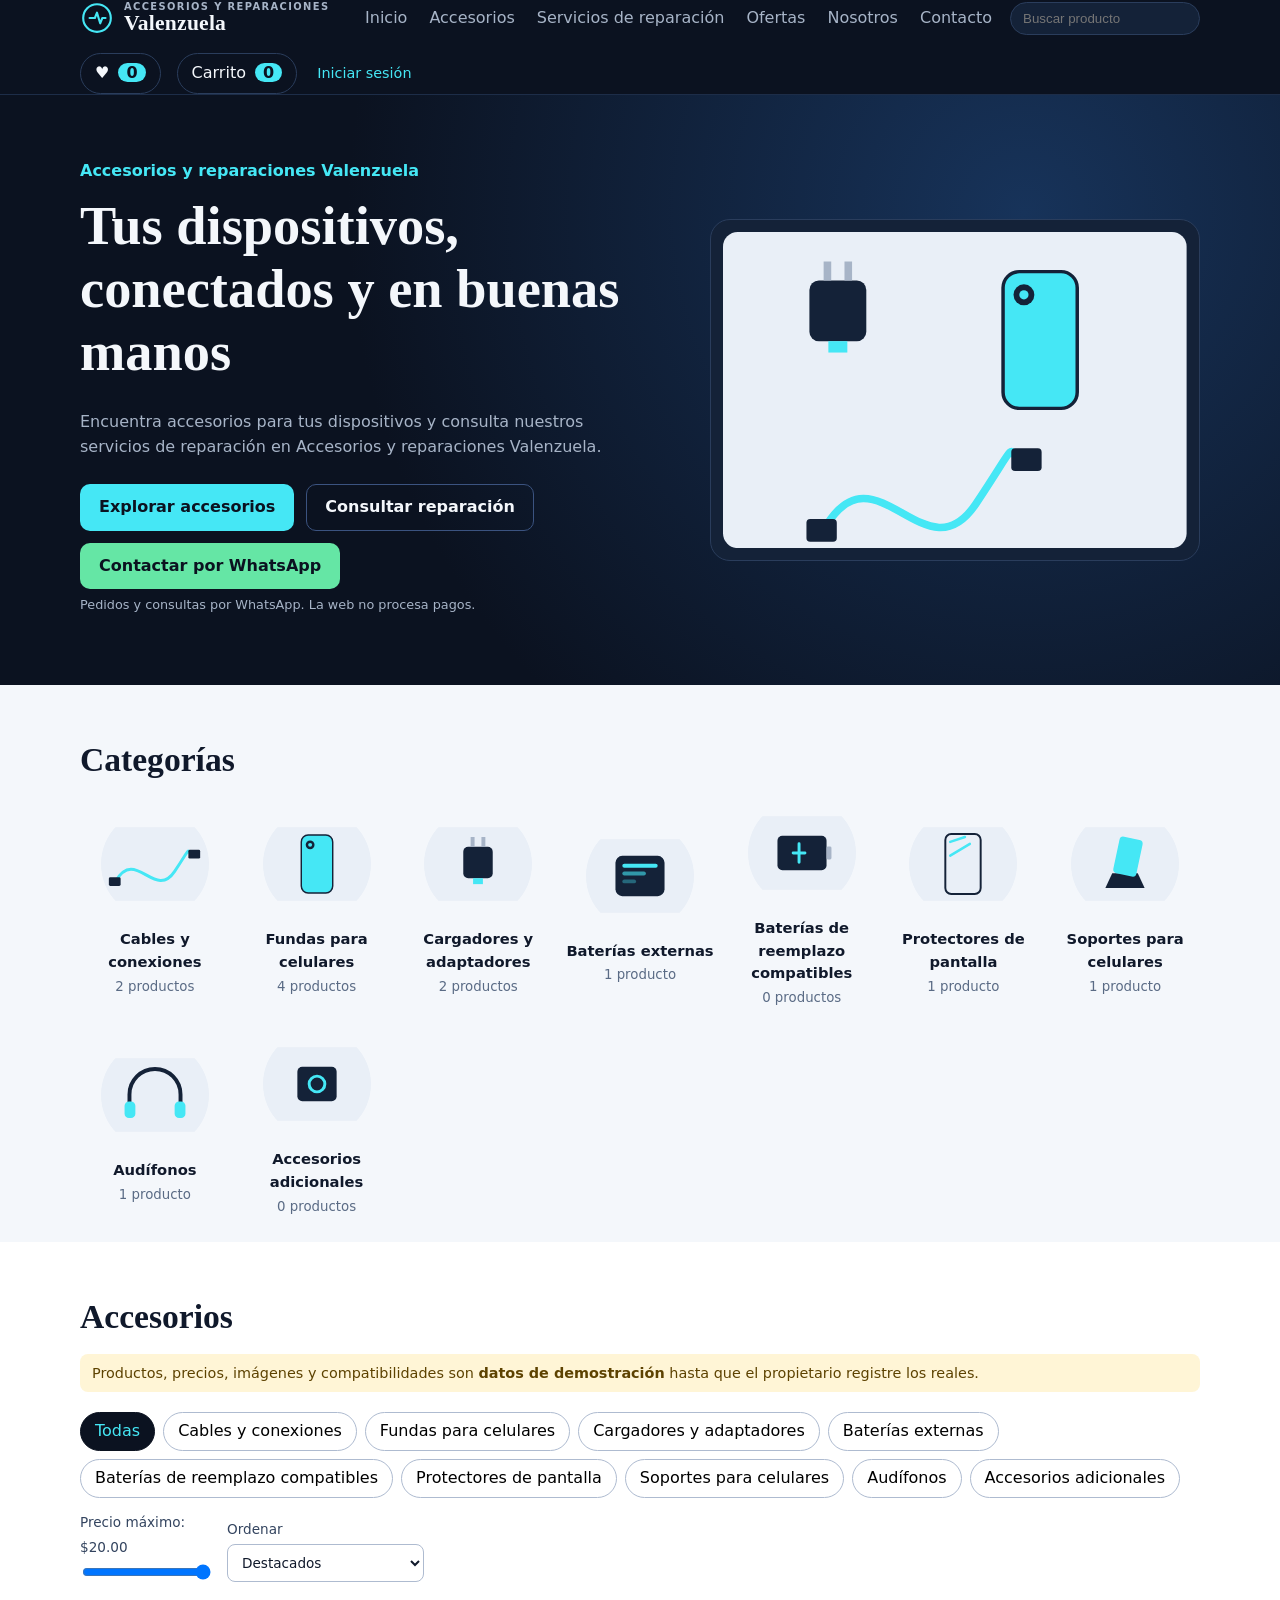
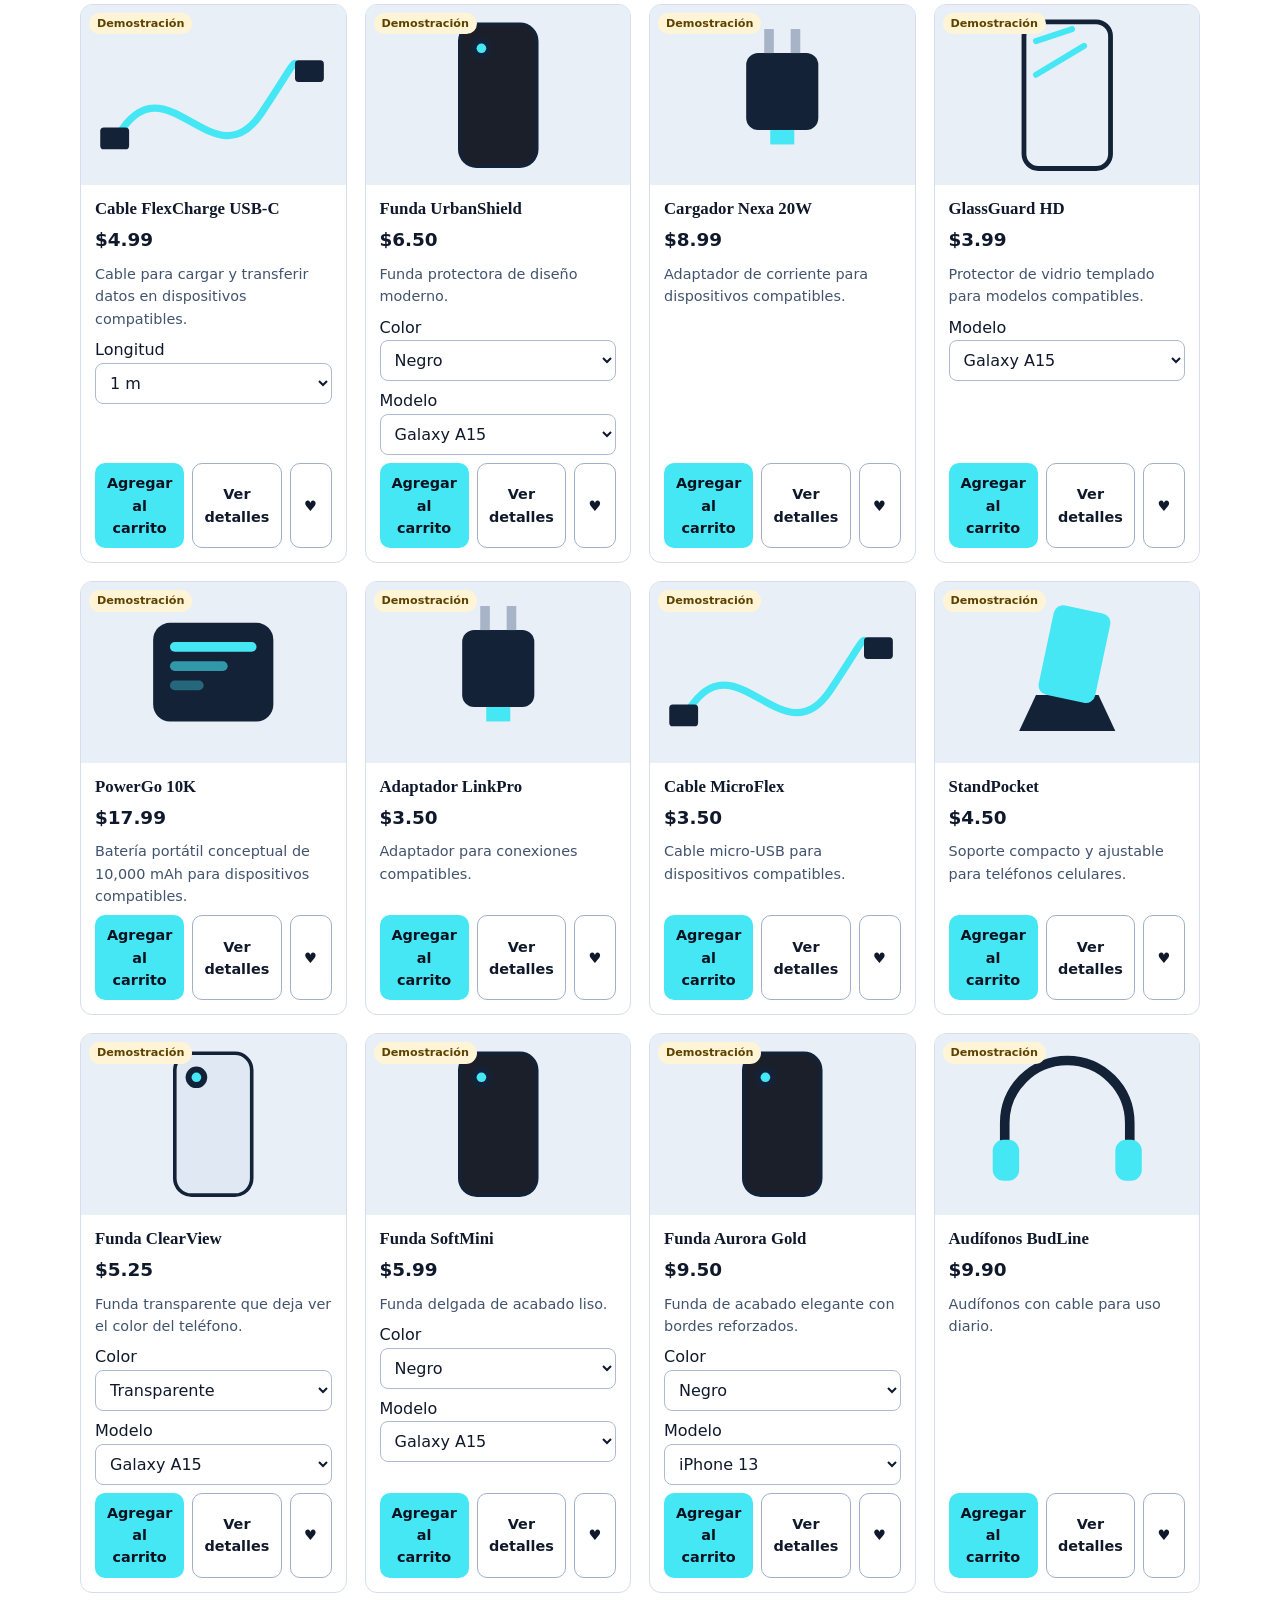
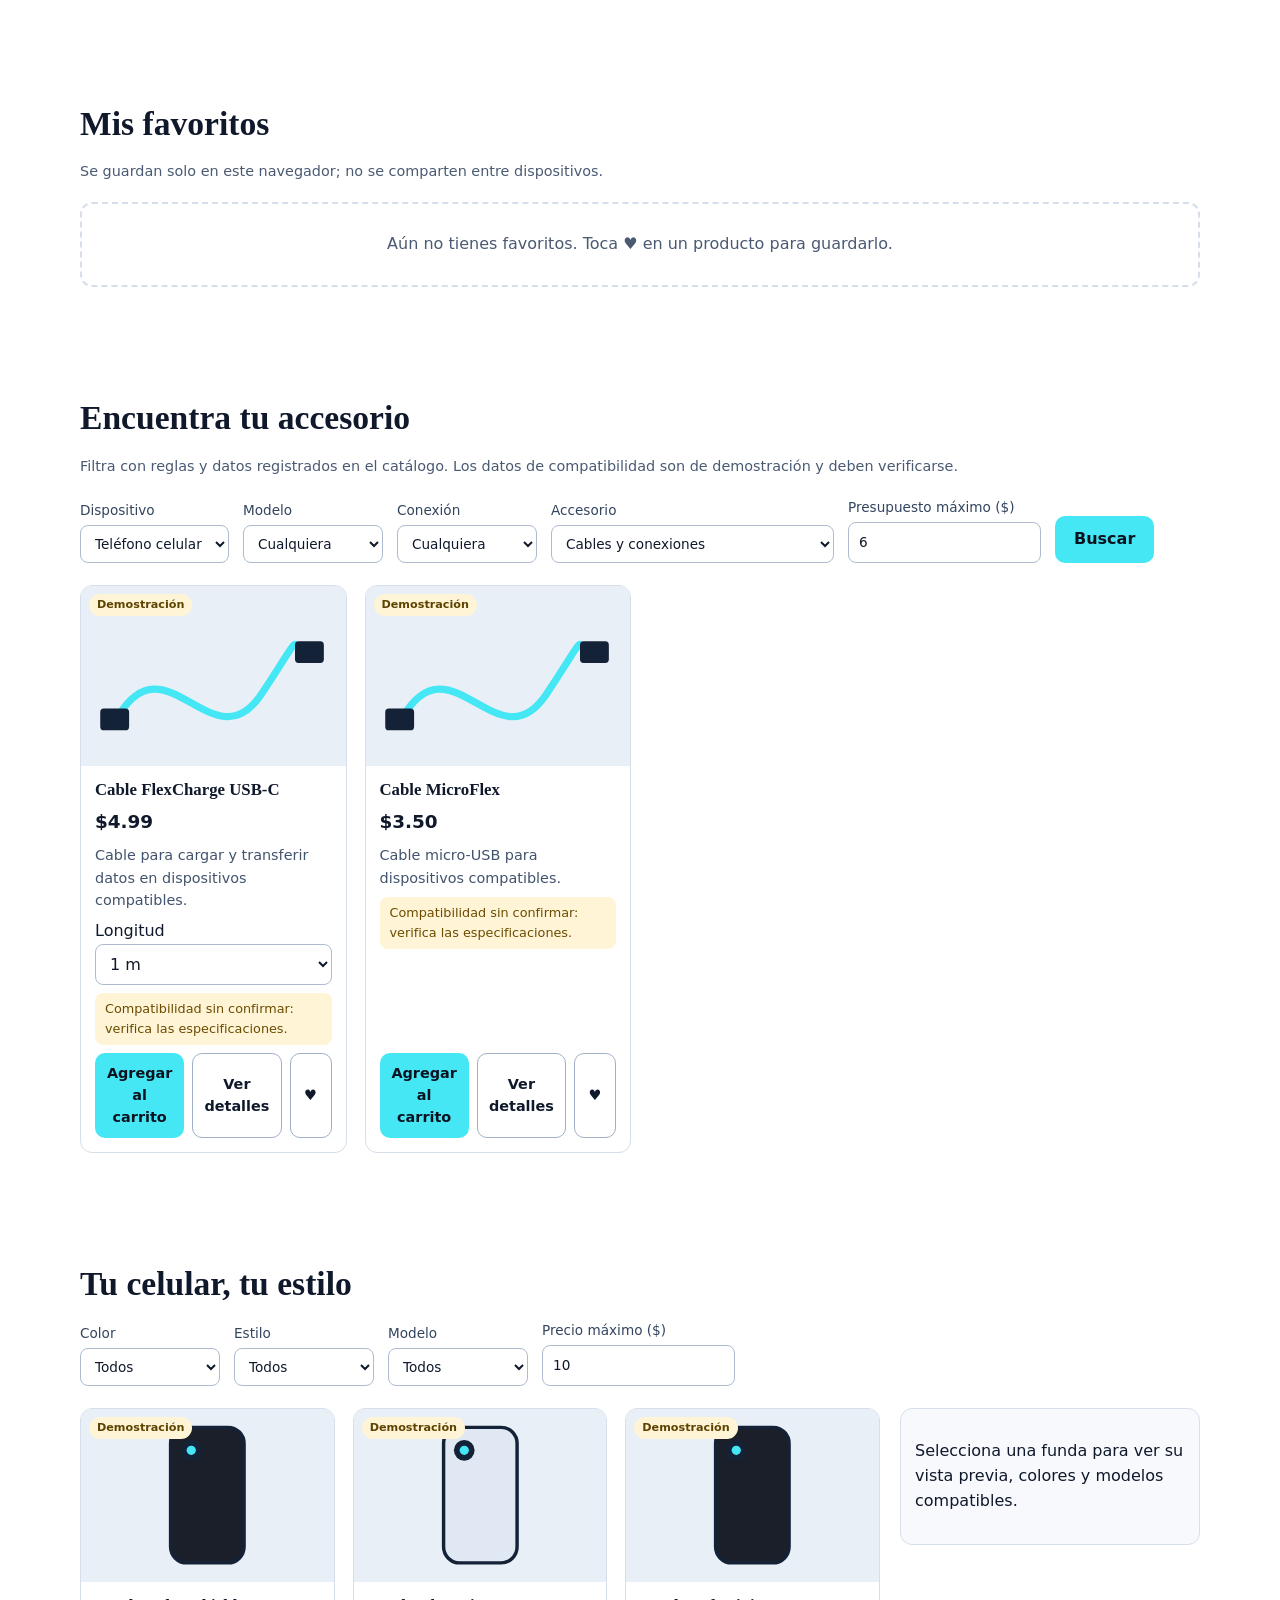
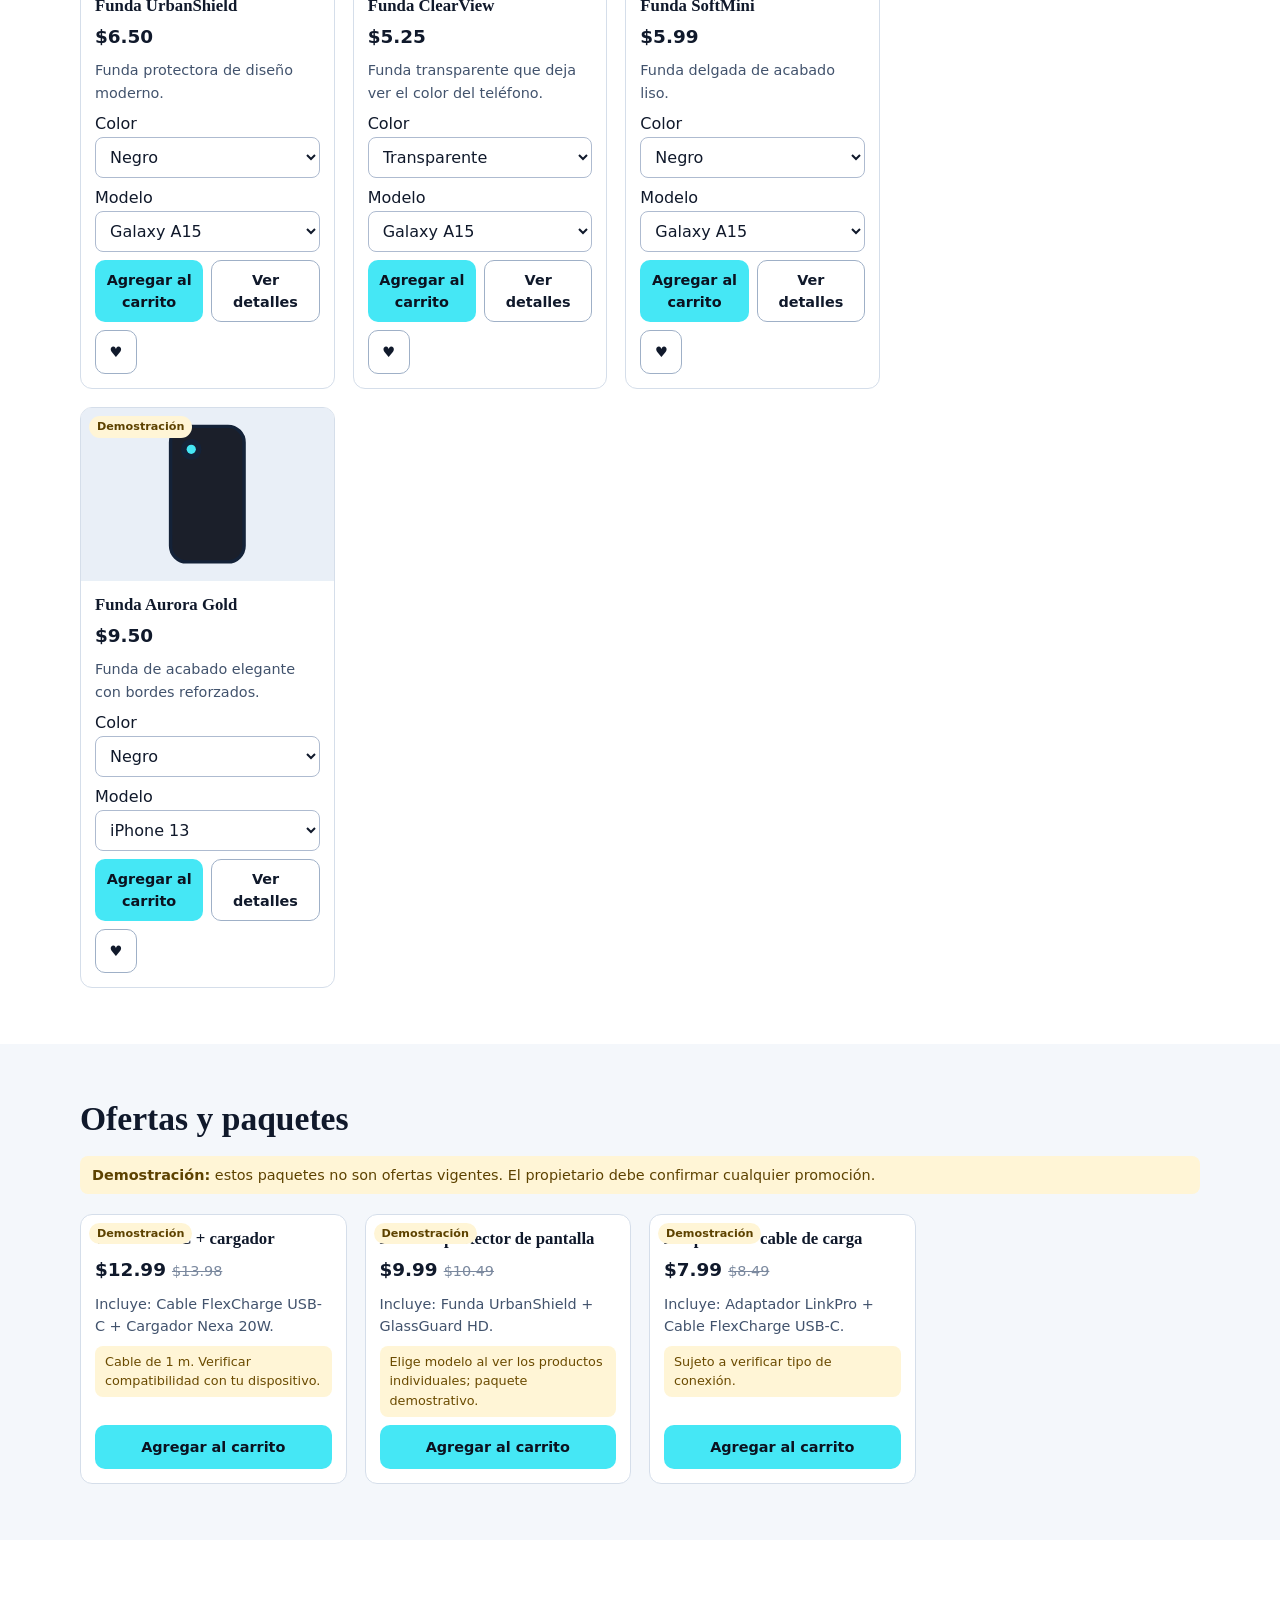
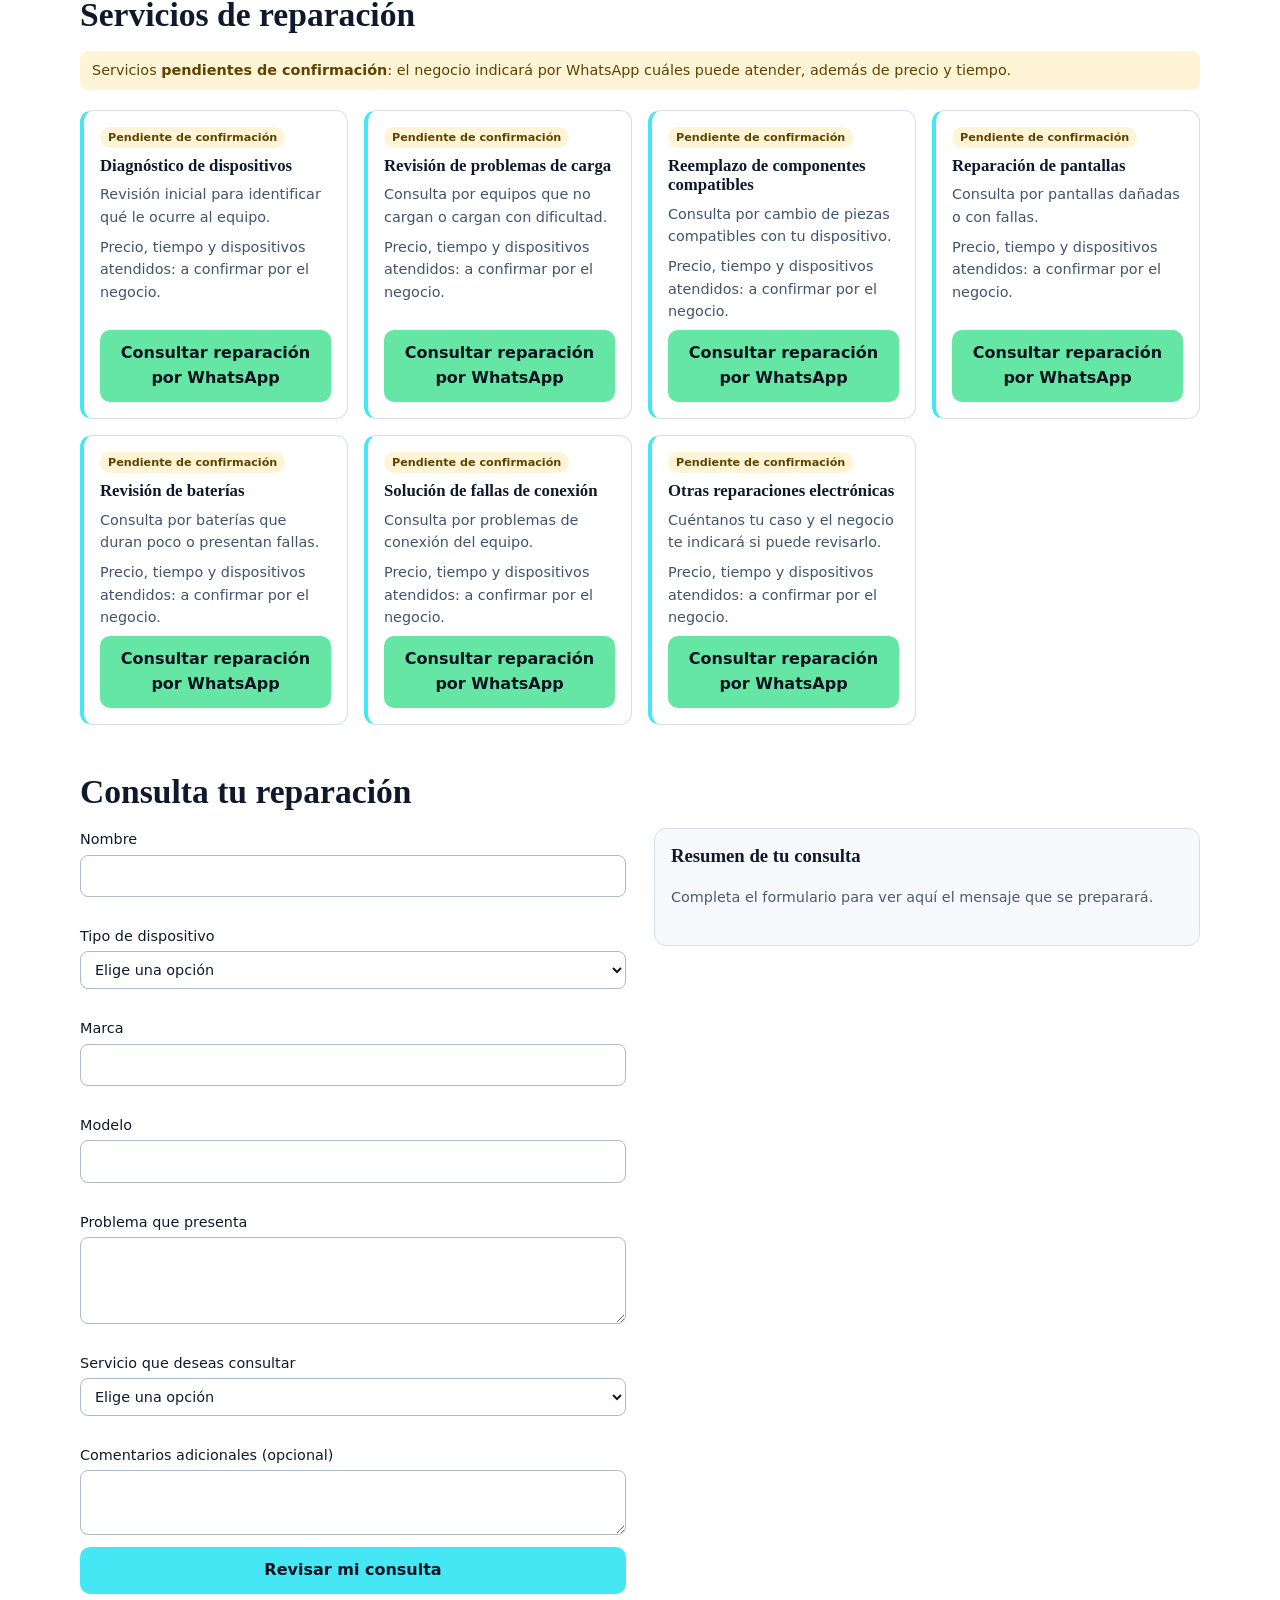
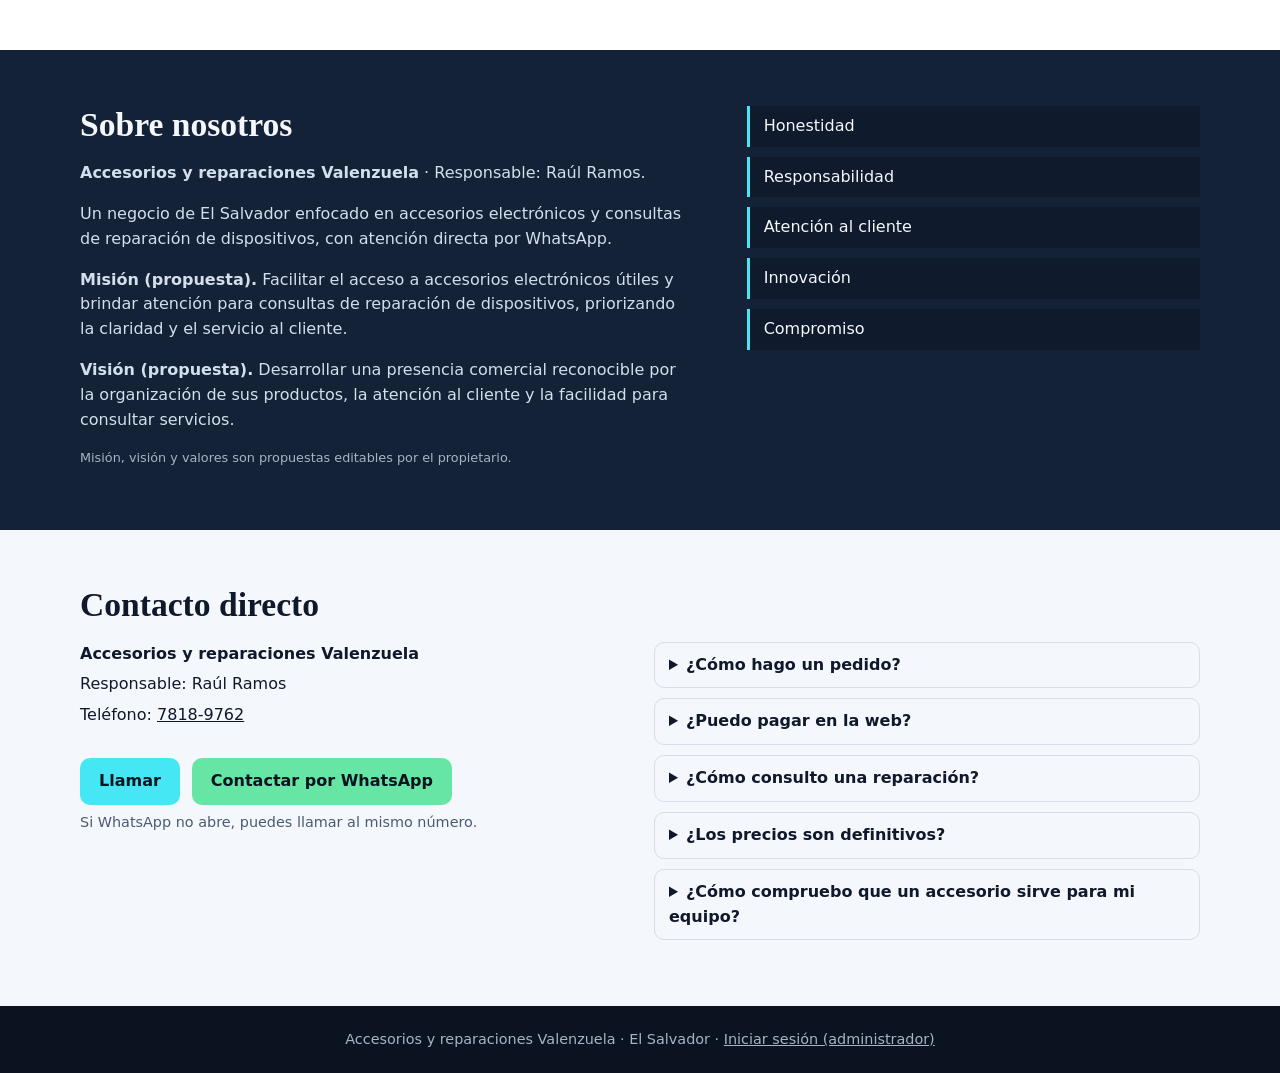
==== commit a19fa129: "Actualización de diseño y funcionalidades" ====
--- a/index.html
+++ b/index.html
@@ -24,6 +24,7 @@
     <input type="search" id="q" placeholder="Buscar producto" aria-label="Buscar productos por nombre">
     <button class="cart-btn" data-act="go-favs" aria-label="Ver favoritos">♥ <span id="favCount">0</span></button>
     <button class="cart-btn" id="cartBtn" aria-label="Abrir carrito">Carrito <span id="cartCount">0</span></button>
+    <a class="login-link" href="admin.html">Iniciar sesión</a>
   </div>
 </header>
 
@@ -168,7 +169,7 @@
 </section>
 </main>
 
-<footer><div class="wrap">Accesorios y reparaciones Valenzuela · El Salvador · <a href="admin.html">Administrar</a></div></footer>
+<footer><div class="wrap">Accesorios y reparaciones Valenzuela · El Salvador · <a href="admin.html">Iniciar sesión (administrador)</a></div></footer>
 
 <div class="scrim" id="scrim" hidden></div>
 <aside class="drawer" id="drawer" aria-label="Carrito de compras" aria-hidden="true">
--- a/css/styles.css
+++ b/css/styles.css
@@ -186,3 +186,16 @@
 .drawer .btn{text-align:center;min-height:44px}
 .qty button{width:36px;height:36px}
 @media(max-width:860px){.cart-btn{padding:8px 12px}.bar{gap:10px}}
+
+/*--------*/
+[hidden]{display:none!important}
+.login-link{color:var(--cyan);text-decoration:none;font-size:.9rem;padding:8px 4px}
+.login-card{max-width:380px;margin:24px auto;border:1px solid var(--line);border-radius:16px;padding:24px;display:flex;flex-direction:column;gap:12px;background:#fff}
+.login-card label{display:flex;flex-direction:column;gap:4px;font-size:.9rem}
+.login-card label.chk{flex-direction:row}
+.modelo{font-size:.85rem;color:#33445f;font-weight:700}
+.imgbox{display:flex;flex-direction:column;gap:8px;align-items:flex-start}
+.imgprev{width:180px;min-height:120px;border:2px dashed var(--line);border-radius:10px;display:grid;place-items:center;color:#5a6b85;font-size:.85rem;overflow:hidden}
+.imgprev img{width:100%;display:block}
+img.th{width:48px;height:36px;object-fit:cover;border-radius:6px;display:block}
+.pw{margin-top:28px}
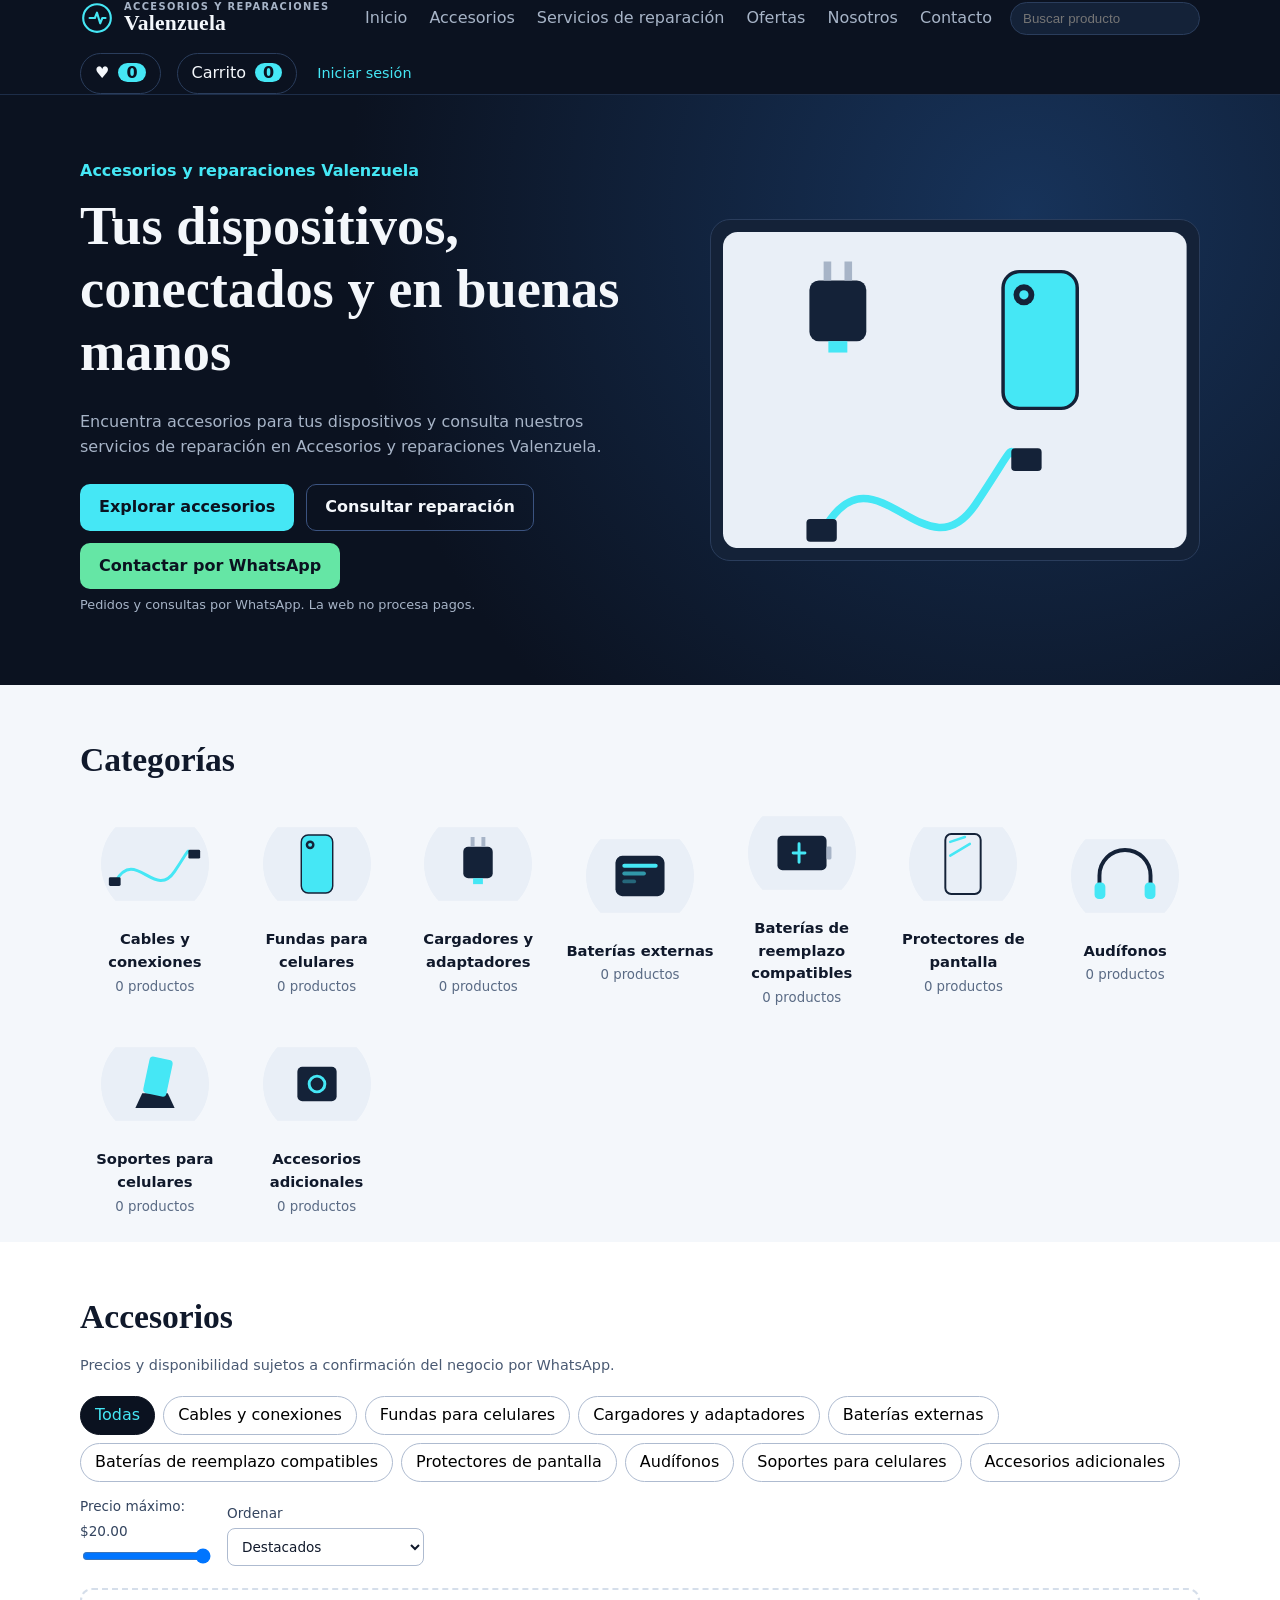
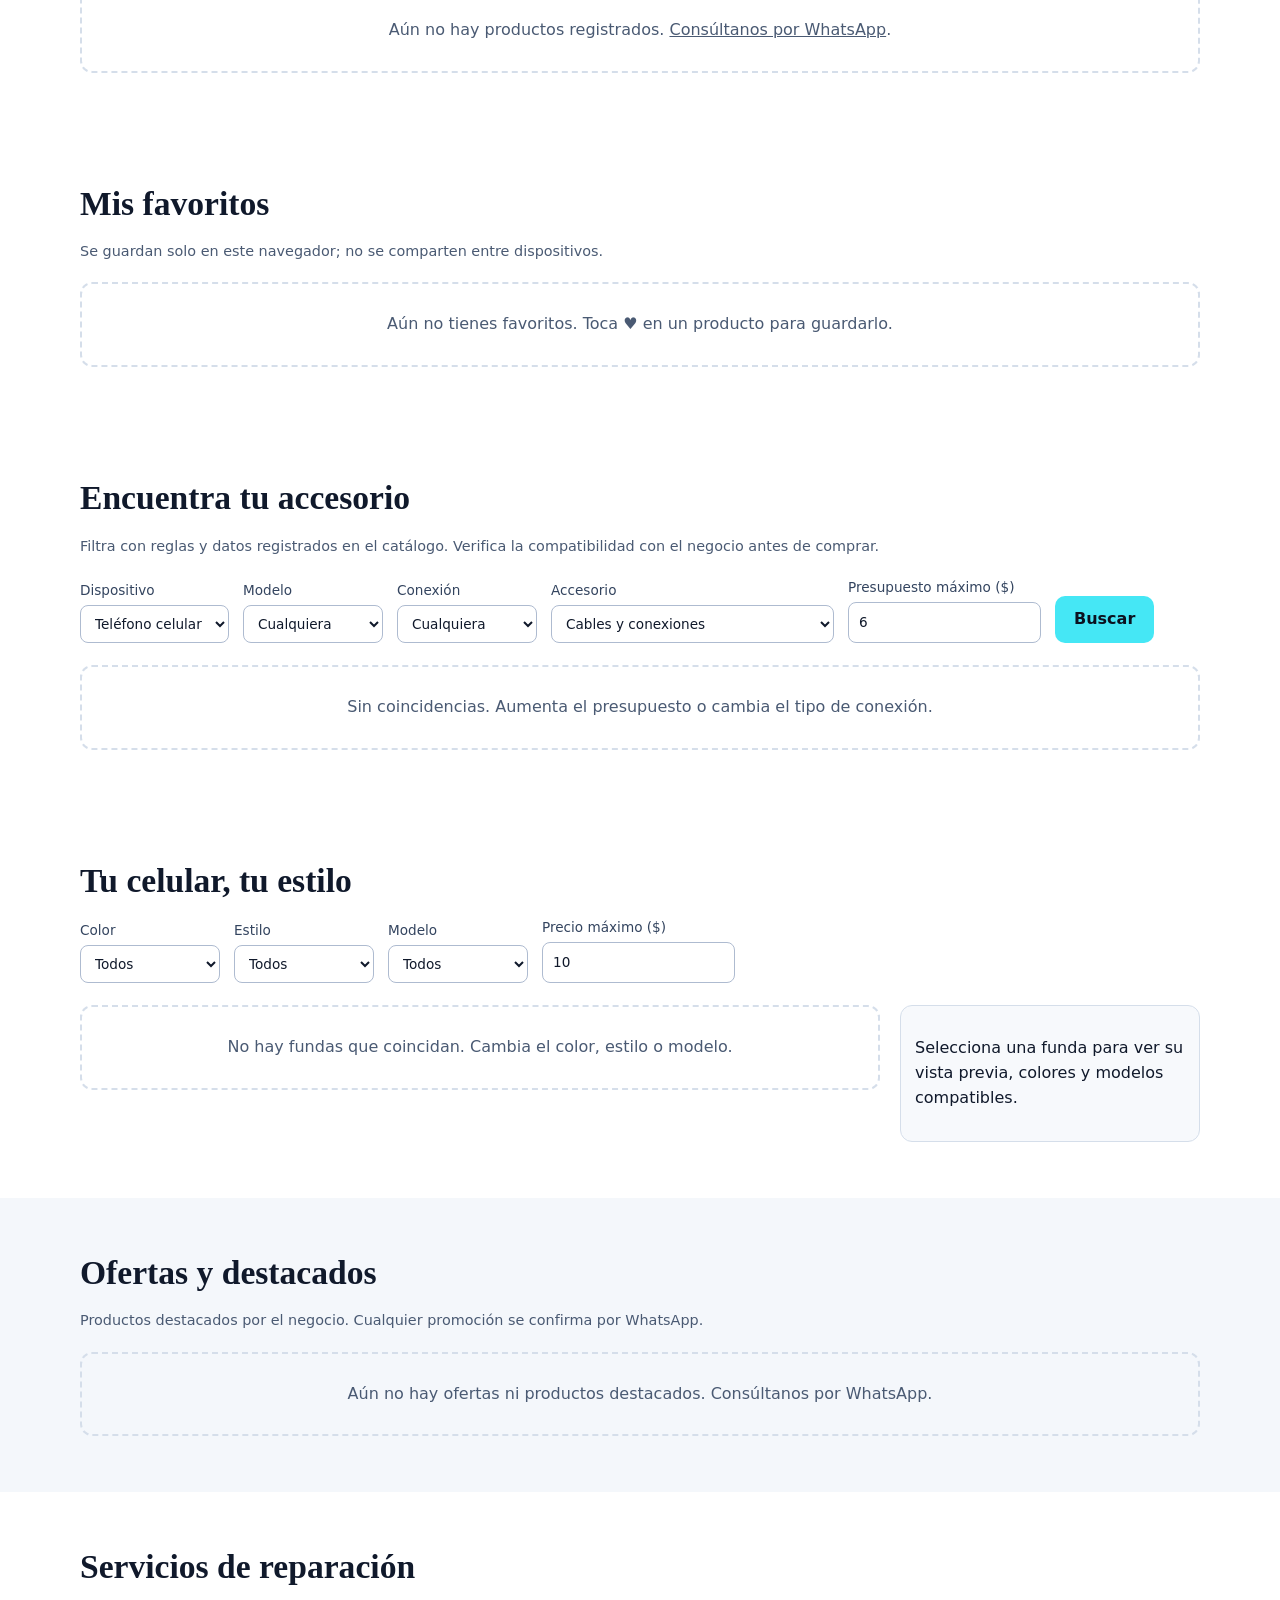
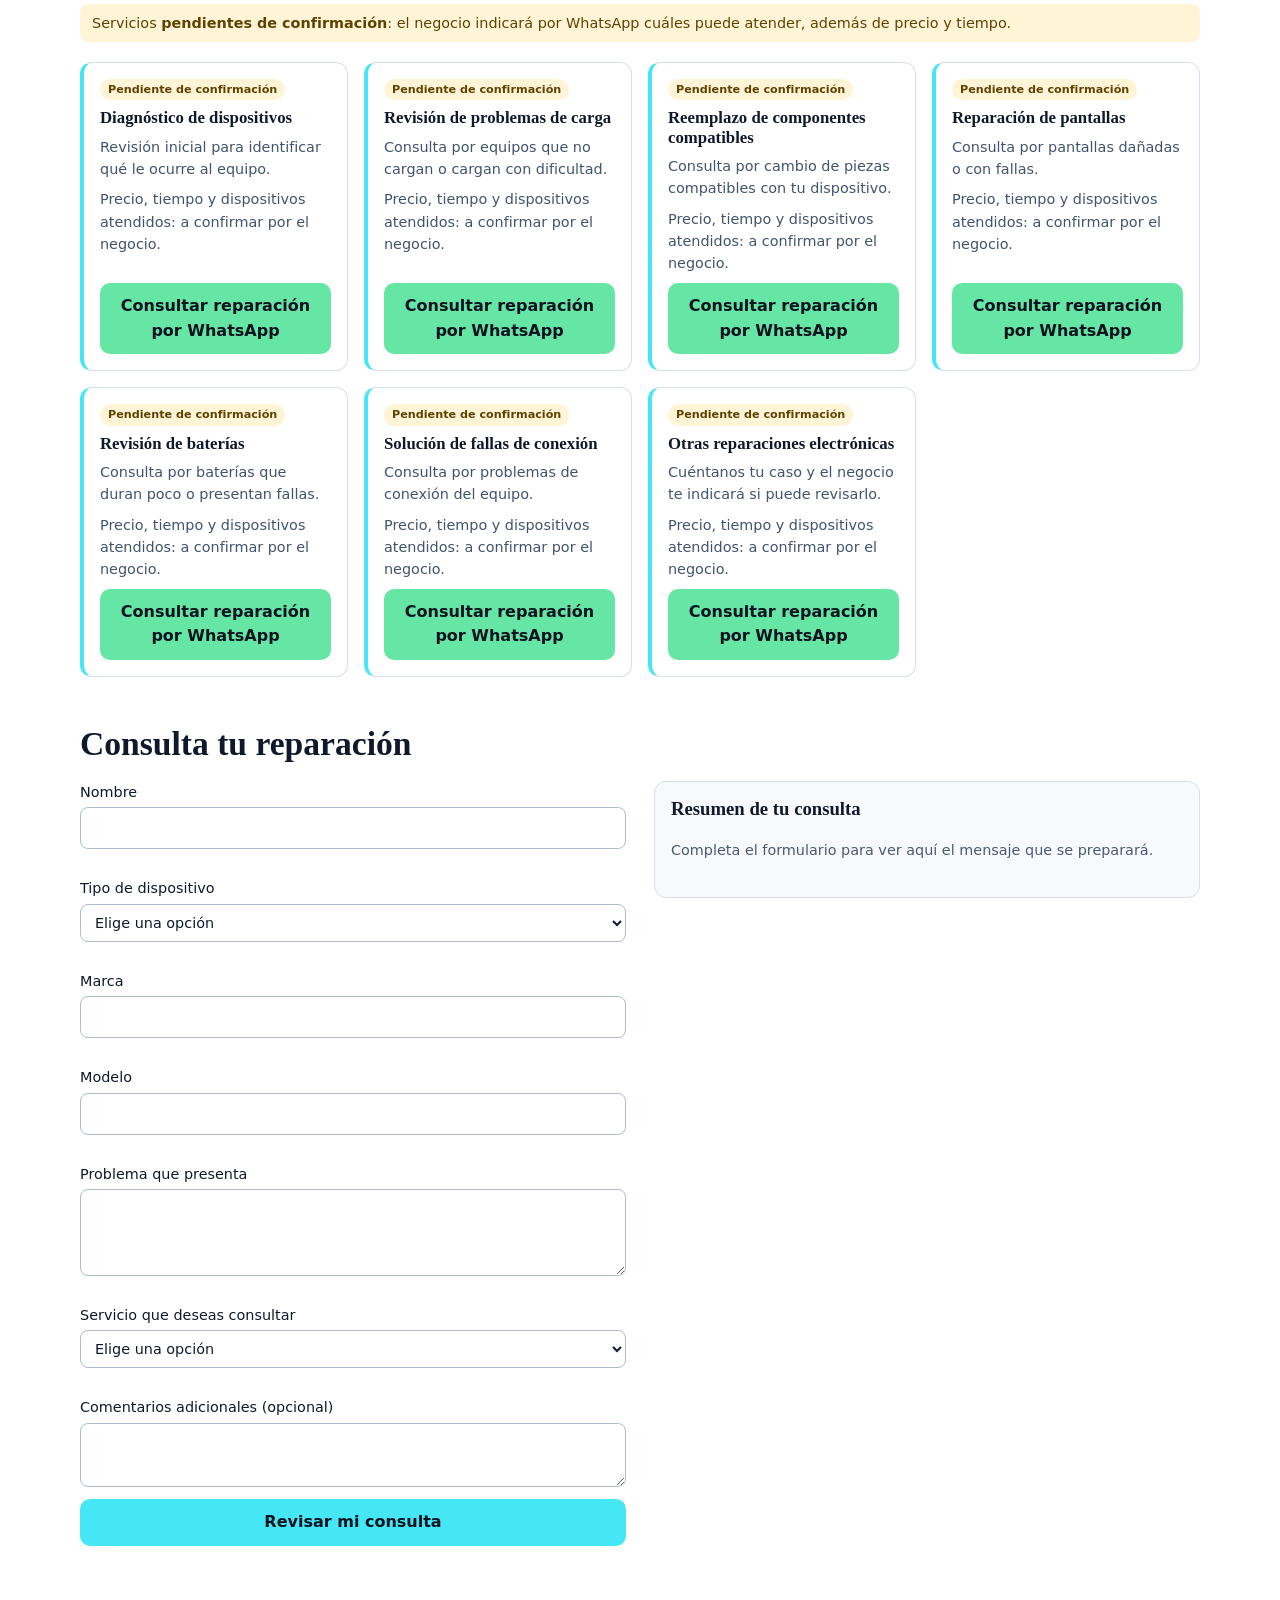
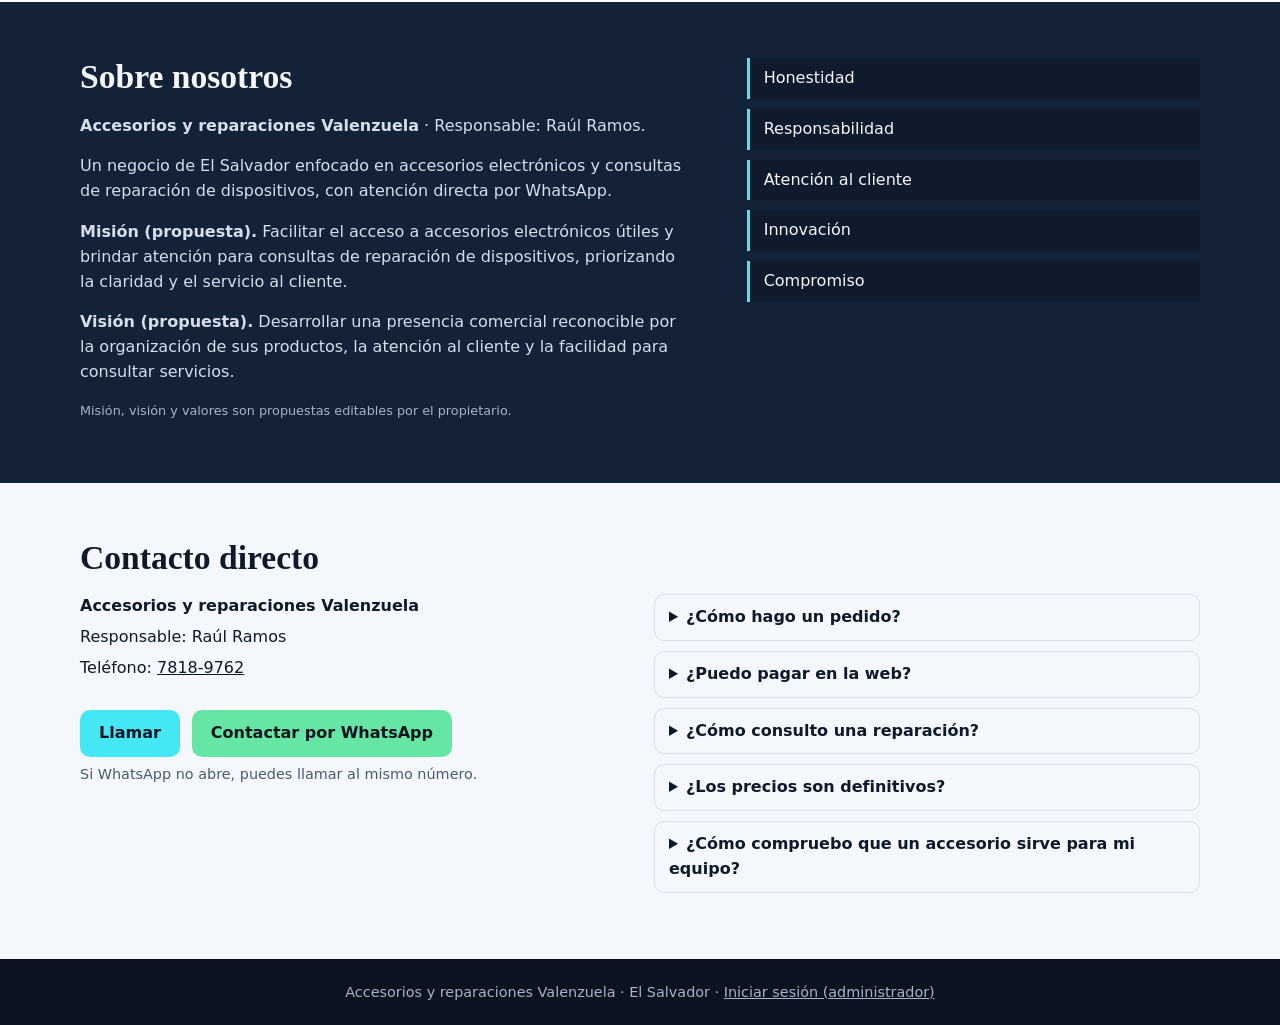
==== commit f0760034: "Actualizacion de Accesorios Valenzuela" ====
--- a/index.html
+++ b/index.html
@@ -9,6 +9,7 @@
 </head>
 <body>
 <a class="skip" href="#catalogo">Saltar al catálogo</a>
+<div class="previewbar" id="previewBar" hidden>Vista previa del administrador: hay cambios sin publicar. <a href="admin.html">Ir al panel</a></div>
 
 <header class="top">
   <div class="wrap bar">
@@ -54,7 +55,7 @@
 <section class="light">
 <div class="wrap sec" id="catalogo">
   <h2>Accesorios</h2>
-  <p class="demo-note">Productos, precios, imágenes y compatibilidades son <b>datos de demostración</b> hasta que el propietario registre los reales.</p>
+  <p class="note">Precios y disponibilidad sujetos a confirmación del negocio por WhatsApp.</p>
   <div class="filters">
     <div class="chips" id="chips" role="group" aria-label="Filtrar por categoría"></div>
     <label>Precio máximo: <output id="maxOut">$20.00</output>
@@ -62,7 +63,7 @@
     <label>Ordenar
       <select id="sort"><option value="">Destacados</option><option value="asc">Precio: menor a mayor</option><option value="desc">Precio: mayor a menor</option><option value="name">Nombre: A-Z</option></select></label>
   </div>
-  <div class="grid" id="grid" aria-live="polite"></div>
+  <div class="grid" id="grid" aria-live="polite"><div class="empty">Cargando catálogo…</div></div>
 </div>
 
 <div class="wrap sec" id="favoritos">
@@ -73,7 +74,7 @@
 
 <div class="wrap sec" id="encuentra">
   <h2>Encuentra tu accesorio</h2>
-  <p class="note">Filtra con reglas y datos registrados en el catálogo. Los datos de compatibilidad son de demostración y deben verificarse.</p>
+  <p class="note">Filtra con reglas y datos registrados en el catálogo. Verifica la compatibilidad con el negocio antes de comprar.</p>
   <form class="finder" id="finder">
     <label>Dispositivo<select name="dev"><option>Teléfono celular</option></select></label>
     <label>Modelo<select name="model" id="fModel"><option value="">Cualquiera</option></select></label>
@@ -101,8 +102,8 @@
 </section>
 
 <section class="wrap sec" id="ofertas">
-  <h2>Ofertas y paquetes</h2>
-  <p class="demo-note"><b>Demostración:</b> estos paquetes no son ofertas vigentes. El propietario debe confirmar cualquier promoción.</p>
+  <h2>Ofertas y destacados</h2>
+  <p class="note">Productos destacados por el negocio. Cualquier promoción se confirma por WhatsApp.</p>
   <div class="grid" id="bundles"></div>
 </section>
 
@@ -189,6 +190,7 @@
 
 <dialog id="dlg"><div id="dlgBody"></div><form method="dialog"><button class="btn ghost dark">Cerrar</button></form></dialog>
 <div class="toast" id="toast" role="status"></div>
+<script src="js/catalogo.js"></script>
 <script src="js/data.js"></script>
 <script src="js/app.js"></script>
 </body>
--- a/css/styles.css
+++ b/css/styles.css
@@ -199,3 +199,13 @@
 .imgprev img{width:100%;display:block}
 img.th{width:48px;height:36px;object-fit:cover;border-radius:6px;display:block}
 .pw{margin-top:28px}
+
+/*--------*/
+.badge{background:var(--night);color:var(--cyan)}
+
+/*--------*/
+.previewbar{background:#fff5d6;color:#5d4200;text-align:center;font-size:.9rem;padding:6px 12px}
+.pubbox{border:1px solid var(--line);border-radius:var(--r);padding:14px 16px;margin-bottom:28px;background:#f7f9fc;display:flex;flex-direction:column;gap:10px;align-items:flex-start}
+.pubbox p{margin:0;font-weight:700}.pubbox ol{margin:8px 0 0;padding-left:20px}
+#catMsg{min-height:1.4em;margin:0 0 10px}
+#catMsg.ok{color:#0b7a46;font-weight:700}#catMsg.err{color:#b3261e;font-weight:700}
